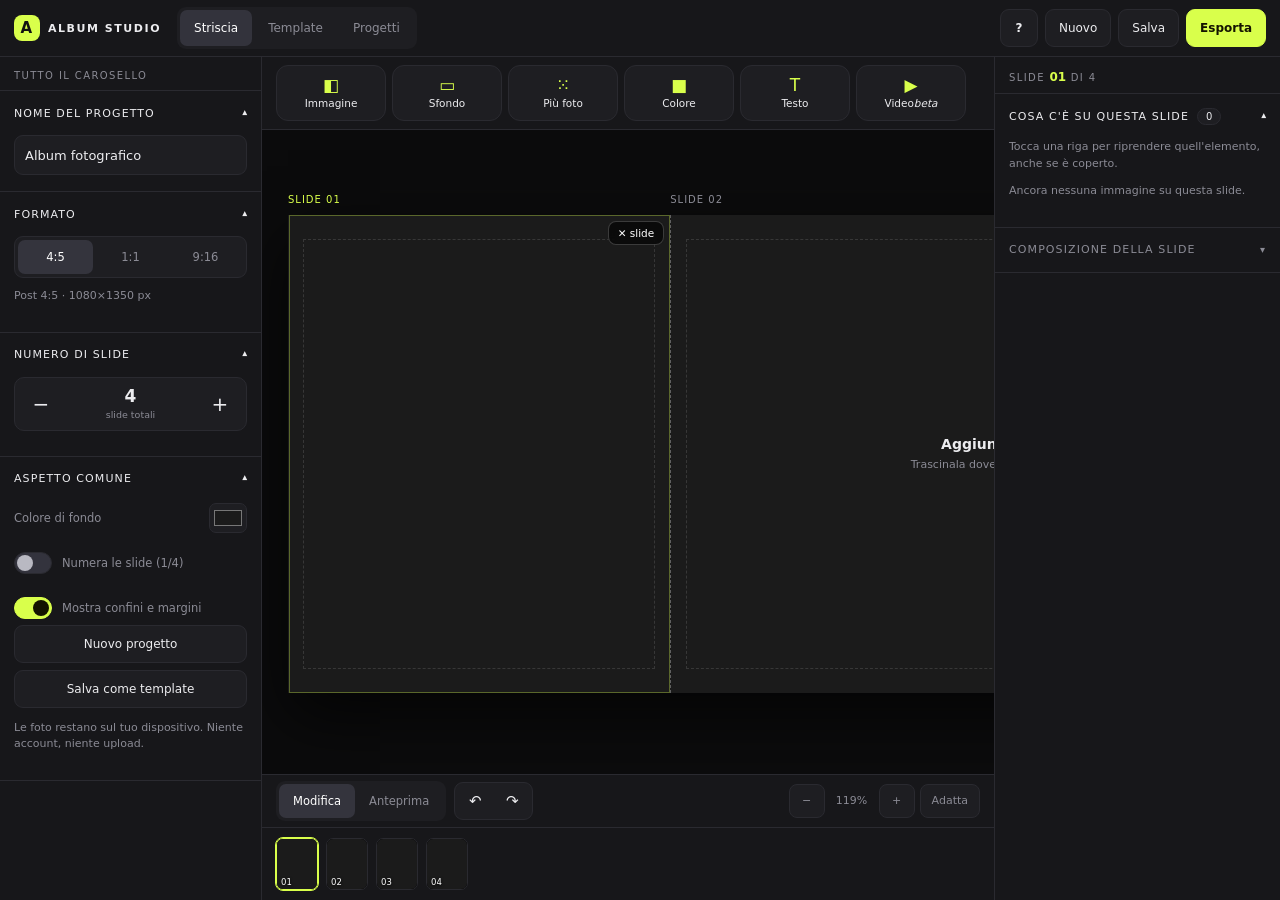
==== index.html @ 9ab2a847 "Layout telefono: strumenti scorrevoli, barra vista separata, pannelli espandibili; indicatori di car" ====
<!doctype html>
<html lang="it">
<head>
  <meta charset="UTF-8" />
  <meta name="viewport" content="width=device-width, initial-scale=1.0, viewport-fit=cover" />
  <meta name="theme-color" content="#0f0f10" />
  <title>Album Studio — caroselli fotografici locali</title>
  <link rel="stylesheet" href="styles.css" />
</head>
<body>
  <div class="app">
    <header class="topbar">
      <div class="brand"><span class="brand-mark">A</span><span class="brand-name">ALBUM STUDIO</span></div>
      <nav class="tabs">
        <button class="tab active" data-panel="editor">Striscia</button>
        <button class="tab" data-panel="layouts">Template</button>
        <button class="tab" data-panel="projects">Progetti</button>
      </nav>
      <div class="top-actions">
        <button class="btn icon" id="help-open" title="Come funziona">?</button>
        <button class="btn" id="new-project" title="Comincia un carosello da zero">Nuovo</button>
        <button class="btn" id="save-project" title="Salva il progetto su questo dispositivo">Salva</button>
        <button class="btn primary" id="export-open" title="Genera le slide pronte da pubblicare">Esporta</button>
      </div>
    </header>

    <section id="editor-panel" class="panel active">
      <div class="workspace">
        <!-- ------------------------------------------------------- stage -->
        <section class="stage-wrap">
          <div class="add-bar">
            <div class="tools">
              <label class="tool" for="add-photo" title="Immagine libera, sopra le altre: spostala e ridimensionala come vuoi">
                <input id="add-photo" type="file" accept="image/*" multiple hidden>
                <span class="tool-ico">◧</span><span class="tool-name">Immagine</span>
              </label>
              <label class="tool" for="add-bg" title="Immagine che riempie la slide e sta dietro alle altre">
                <input id="add-bg" type="file" accept="image/*" multiple hidden>
                <span class="tool-ico">▭</span><span class="tool-name">Sfondo</span>
              </label>
              <button class="tool" id="auto-layout" title="Distribuisce sulle slide le immagini che scegli">
                <span class="tool-ico">⁙</span><span class="tool-name">Più foto</span>
                <input id="auto-files" type="file" accept="image/*" multiple hidden>
              </button>
              <button class="tool" id="add-color" title="Riquadro a tinta unita che riempie la slide">
                <span class="tool-ico">■</span><span class="tool-name">Colore</span>
              </button>
              <button class="tool" id="add-text" title="Titolo, didascalia o etichetta">
                <span class="tool-ico">T</span><span class="tool-name">Testo</span>
              </button>
              <label class="tool" for="add-video" title="Un video dentro la slide, insieme a foto e testi. Funzione in prova">
                <input id="add-video" type="file" accept="video/*" hidden>
                <span class="tool-ico">▶</span><span class="tool-name">Video<i class="beta">beta</i></span>
              </label>
            </div>

          </div>
          <div id="stage" class="stage">
            <div id="busy" class="busy hidden" role="status"><span class="spinner"></span><span id="busy-text">Carico…</span></div>
            <div id="strip-scroll" class="strip-scroll"><div id="strip" class="strip"></div></div>
            <div id="preview-track" class="preview-track hidden"></div>
          </div>
          <div class="view-bar">
            <div class="mode-switch" role="group" aria-label="Vista">
              <button id="mode-edit" class="seg active" title="Composizione sulla striscia continua">Modifica</button>
              <button id="mode-preview" class="seg" title="Come appare scorrendo il carosello">Anteprima</button>
            </div>
            <div class="history">
              <button id="undo" title="Annulla (Ctrl+Z)">↶</button>
              <button id="redo" title="Ripristina (Ctrl+Shift+Z)">↷</button>
            </div>
            <div class="zoomer">
              <button id="zoom-out" title="Riduci">−</button>
              <output id="zoom-value">100%</output>
              <button id="zoom-in" title="Ingrandisci">+</button>
              <button id="zoom-fit" title="Adatta allo schermo">Adatta</button>
            </div>
          </div>
          <div class="ruler-wrap"><div id="ruler" class="ruler"></div></div>
          <nav class="tabbar" id="tabbar" aria-label="Sezioni">
            <button class="sheet-toggle" id="sheet-toggle" title="Più spazio per i controlli">▲</button>
            <button data-scope="item" class="tab-scope active">Elemento</button>
            <button data-scope="slide" class="tab-scope">Slide</button>
            <button data-scope="carousel" class="tab-scope">Carosello</button>
          </nav>
        </section>

        <!-- ------------------------------- what you selected: slide, photo -->
        <aside class="col col-right">
          <div class="scope-head" data-scope="slide item">Slide <b id="sel-slide-label">01</b> di <span id="slide-count-inline">4</span></div>

          <details class="sec" open id="sec-layers" data-scope="slide">
            <summary>Cosa c'è su questa slide <span class="pill" id="layers-count">0</span></summary>
            <div class="sec-body">
              <p class="note">Tocca una riga per riprendere quell'elemento, anche se è coperto.</p>
              <div id="layers-list" class="layers"></div>
            </div>
          </details>

          <details class="sec hidden" open id="sec-item" data-scope="item">
            <summary><span id="sel-kind-label">Immagine selezionata</span> <span class="pill" id="sel-span-label">1 slide</span></summary>
            <div class="sec-body">
              <label class="btn primary wide center" for="item-replace" title="Scegli un'immagine dal dispositivo: prende posizione, taglio e cornice di questa"><input id="item-replace" type="file" accept="image/*" hidden><span id="replace-label">↑ Usa una mia immagine qui</span></label>
              <p class="note" id="item-position-note">Occupa la slide 01.</p>
              <div class="field" id="item-fill-row"><span>Colore del riquadro</span><input id="item-fill-color" type="color" value="#e8e2d6" title="Questo riquadro è una tinta unita: scegli il colore"></div>

              <div id="video-controls" class="hidden">
                <p class="note" id="video-note"></p>
                <label class="range-label">Inizia da <output id="video-start-value">0s</output></label>
                <input id="video-start" type="range" min="0" max="100" step="0.1" value="0" title="Da quale punto del video parte la slide">
                <label class="range-label">Durata <output id="video-clip-value">0s</output></label>
                <input id="video-clip" type="range" min="1" max="30" step="0.5" value="30" title="Massimo 30 secondi per slide">
                <label class="check"><input id="video-audio" type="checkbox" checked> <span id="video-audio-label">Includi l'audio</span></label>
                <button class="btn wide" id="video-cover">Usa questo istante come copertina</button>
              </div>

              <div id="text-controls" class="hidden">
                <textarea id="item-text" rows="3" placeholder="Scrivi qui il testo…" title="A capo con Invio"></textarea>
                <div class="field"><span>Carattere</span>
                  <select id="item-font" title="Font di sistema, funziona anche offline">
                    <option value="sans"    style="font:14px 'Segoe UI',system-ui,Arial,sans-serif">Sans — Abc 123</option>
                    <option value="serif"   style="font:14px Georgia,'Times New Roman',serif">Serif — Abc 123</option>
                    <option value="display" style="font:14px Impact,'Arial Black',sans-serif">Titolo — Abc 123</option>
                    <option value="narrow"  style="font:14px 'Arial Narrow',Arial,sans-serif">Stretto — Abc 123</option>
                    <option value="script"  style="font:15px 'Segoe Script','Brush Script MT',cursive">Corsivo — Abc 123</option>
                    <option value="mono"    style="font:13px 'Courier New',monospace">Mono — Abc 123</option>
                  </select>
                </div>
                <div class="field"><span>Stile</span>
                  <span class="mini-segmented" id="style-row">
                    <button data-style="bold" title="Grassetto" style="font-weight:700">B</button>
                    <button data-style="italic" title="Corsivo" style="font-style:italic;font-family:Georgia,serif">I</button>
                    <button data-style="underline" title="Sottolineato" style="text-decoration:underline">U</button>
                    <button data-style="strike" title="Barrato" style="text-decoration:line-through">S</button>
                  </span>
                </div>
                <div class="field"><span>Colore testo</span><input id="item-text-color" type="color" value="#ffffff"></div>
                <label class="range-label">Dimensione <output id="item-size-value">8</output></label>
                <input id="item-size" type="range" min="2" max="24" step="0.5" value="8" title="In percentuale sull'altezza della slide, così resta uguale cambiando formato">
                <div class="field"><span>Allineamento</span>
                  <span class="mini-segmented" id="align-row">
                    <button data-align="left" title="A sinistra">⯇</button>
                    <button data-align="center" title="Al centro">≡</button>
                    <button data-align="right" title="A destra">⯈</button>
                  </span>
                </div>
                <div class="field"><span>In verticale</span>
                  <span class="mini-segmented" id="valign-row">
                    <button data-valign="top" title="In alto">⯅</button>
                    <button data-valign="middle" title="Al centro">≡</button>
                    <button data-valign="bottom" title="In basso">⯆</button>
                  </span>
                </div>
                <div class="field"><span>Sfondo del testo</span><input id="item-text-bg" type="color" value="#000000"></div>
                <label class="range-label">Opacità sfondo <output id="item-text-bg-opacity-value">0</output></label>
                <input id="item-text-bg-opacity" type="range" min="0" max="100" value="0">
                <div class="preset-row" id="text-presets">
                  <button data-preset="light" title="Testo scuro su fascia chiara">Chiaro</button>
                  <button data-preset="dark" title="Testo chiaro su fascia scura">Scuro</button>
                  <button data-preset="plain" title="Solo testo bianco, senza fascia">Nudo</button>
                  <button data-preset="tag" title="Etichetta piccola in alto">Etichetta</button>
                </div>
              </div>

              <h4>Quanto spazio occupa</h4>
              <button class="btn wide" id="item-fill" title="Allinea l'immagine ai bordi delle slide che sta occupando">Riempi le slide occupate</button>
              <div class="btn-row">
                <button class="btn" id="item-narrow" title="Riduci di una slide la larghezza">− una slide</button>
                <button class="btn" id="item-widen" title="Allarga di una slide, verso destra">+ una slide</button>
              </div>

              <h4 id="framing-head">Inquadratura</h4>
              <label class="range-label">Zoom <output id="item-zoom-value">100%</output></label>
              <input id="item-zoom" type="range" min="100" max="300" value="100" title="Ingrandisce l'immagine dentro il suo riquadro">
              <label class="range-label">Sposta orizzontale <output id="item-panx-value">50</output></label>
              <input id="item-panx" type="range" min="0" max="100" value="50">
              <label class="range-label">Sposta verticale <output id="item-pany-value">50</output></label>
              <input id="item-pany" type="range" min="0" max="100" value="50">

              <h4 id="look-head">Resa fotografica</h4>
              <div class="field"><span>Effetto</span>
                <select id="item-look" title="Applicato anche nell'export, identico a quello che vedi">
                  <option value="none">Naturale</option>
                  <option value="bw">Bianco e nero</option>
                  <option value="bwhard">B/N contrastato</option>
                  <option value="warm">Caldo</option>
                  <option value="cold">Freddo</option>
                  <option value="golden">Ora d'oro</option>
                  <option value="faded">Sbiadito</option>
                  <option value="film">Pellicola</option>
                  <option value="punch">Deciso</option>
                  <option value="sepia">Seppia</option>
                  <option value="pastel">Pastello</option>
                  <option value="night">Notte</option>
                  <option value="mono">Monocromo blu</option>
                </select>
              </div>
              <label class="range-label">Esposizione <output id="item-exposure-value">0</output></label>
              <input id="item-exposure" type="range" min="-50" max="50" value="0" title="Schiarisce o scurisce tutta l'immagine">
              <label class="range-label">Contrasto <output id="item-contrast-value">0</output></label>
              <input id="item-contrast" type="range" min="-50" max="60" value="0">
              <label class="range-label">Ombre <output id="item-shadows-value">0</output></label>
              <input id="item-shadows" type="range" min="0" max="60" value="0" title="Schiarisce le zone scure senza bruciare il resto">
              <label class="range-label">Saturazione <output id="item-saturation-value">0</output></label>
              <input id="item-saturation" type="range" min="-100" max="60" value="0">
              <label class="range-label">Temperatura <output id="item-warmth-value">0</output></label>
              <input id="item-warmth" type="range" min="-60" max="60" value="0" title="Verso il blu o verso l'arancio">
              <button class="btn wide" id="item-reset-look" title="Riporta effetto e regolazioni a zero">Azzera regolazioni</button>
              <label class="range-label">Grana <output id="item-grain-value">0</output></label>
              <input id="item-grain" type="range" min="0" max="100" value="0" title="Rumore di pellicola">
              <label class="range-label">Vignettatura <output id="item-vignette-value">0</output></label>
              <input id="item-vignette" type="range" min="0" max="80" value="0" title="Scurisce i bordi dell'immagine">

              <h4>Stile</h4>
              <div class="field"><span>Cornice</span>
                <select id="item-frame" title="Bordo attorno all'immagine">
                  <option value="none">Nessuna</option>
                  <option value="clean">Bianca</option>
                  <option value="paper">Carta</option>
                  <option value="film">Film</option>
                  <option value="tape">Scotch</option>
                  <option value="glass">Vetro</option>
                  <option value="polaroid">Polaroid</option>
                </select>
              </div>
              <div class="field"><span>Forma</span>
                <select id="item-shape" title="Ritaglia l'elemento: vale anche nell'export">
                  <option value="rect">Rettangolo</option>
                  <option value="circle">Cerchio</option>
                  <option value="pill">Pillola</option>
                  <option value="arch">Arco</option>
                  <option value="leaf">Foglia</option>
                  <option value="diamond">Rombo</option>
                  <option value="hexagon">Esagono</option>
                  <option value="star">Stella</option>
                </select>
              </div>
              <div id="corner-controls">
                <label class="range-label">Angoli arrotondati <output id="item-radius-value">12</output></label>
                <input id="item-radius" type="range" min="0" max="60" value="12">
                <label class="check"><input id="corner-split" type="checkbox"> Regola ogni angolo</label>
                <div id="corner-grid" class="corner-grid hidden">
                  <label>↖<input id="corner-tl" type="range" min="0" max="60" value="12" title="In alto a sinistra"></label>
                  <label>↗<input id="corner-tr" type="range" min="0" max="60" value="12" title="In alto a destra"></label>
                  <label>↙<input id="corner-bl" type="range" min="0" max="60" value="12" title="In basso a sinistra"></label>
                  <label>↘<input id="corner-br" type="range" min="0" max="60" value="12" title="In basso a destra"></label>
                </div>
              </div>
              <div class="field"><span>Velo colorato</span><input id="item-tint-color" type="color" value="#000000" title="Tinta stesa sopra questa immagine: scurisce o colora"></div>
              <label class="range-label">Intensità del velo <output id="item-tint-value">0</output></label>
              <input id="item-tint" type="range" min="0" max="80" value="0" title="Utile sull'immagine di fondo, per far risaltare quelle sopra">
              <label class="range-label">Rotazione <output id="item-rotation-value">0°</output></label>
              <input id="item-rotation" type="range" min="-180" max="180" value="0" title="Oppure trascina la maniglia ↻ sull'angolo dell'immagine">
              <button class="btn wide" id="item-straighten" title="Riporta l'immagine dritta">Raddrizza</button>

              <h4>Azioni</h4>
              <div class="btn-row">
                <button class="btn" id="item-back" title="Manda dietro alle altre immagini">Dietro</button>
                <button class="btn" id="item-front" title="Porta davanti alle altre immagini">Davanti</button>
              </div>
              <div class="btn-row">
                <button class="btn" id="item-duplicate" title="Crea una copia di questa immagine">Duplica</button>
                <button class="btn danger" id="item-delete" title="Elimina questa immagine (o premi Canc)">Elimina</button>
              </div>
            </div>
          </details>

          <details class="sec" id="sec-slide" data-scope="slide">
            <summary>Composizione della slide</summary>
            <div class="sec-body">
              <p class="note">Inseriscono riquadri già disposti sulla slide <b id="recipe-slide">01</b>: poi sostituisci ognuno con la tua immagine.</p>
              <div class="recipe-grid">
                <button data-recipe="cover" class="recipe" title="Una foto grande al centro">▤<small>Cover</small></button>
                <button data-recipe="duo" class="recipe" title="Due foto sfalsate">▧<small>Doppia</small></button>
                <button data-recipe="triptych" class="recipe" title="Tre foto: due sopra, una sotto">▦<small>Tris</small></button>
                <button data-recipe="diary" class="recipe" title="Tre foto in diagonale, stile diario">✣<small>Diario</small></button>
                <button data-recipe="tall" class="recipe" title="Una verticale grande e due dettagli">▥<small>Verticale</small></button>
                <button data-recipe="contact" class="recipe" title="Quattro provini in griglia">▩<small>Provini</small></button>
              </div>
              <button class="btn wide" id="span-recipe" title="Inserisce una foto che occupa due slide, tagliata sul confine">↔ Riquadro a cavallo di 2 slide</button>

              <h4>Ordine e pulizia</h4>
              <div class="btn-row">
                <button class="btn" id="move-left" title="Scambia questa slide con quella a sinistra">◀ Sposta</button>
                <button class="btn" id="move-right" title="Scambia questa slide con quella a destra">Sposta ▶</button>
              </div>
              <button class="btn wide" id="duplicate-slide" title="Crea una copia identica di questa slide, subito dopo">Duplica questa slide</button>
              <div class="btn-row">
                <button class="btn danger" id="clear-slide" title="Toglie le immagini che stanno solo su questa slide">Svuota</button>
                <button class="btn danger" id="delete-slide" title="Elimina la slide e le immagini che contiene">Elimina slide</button>
              </div>
            </div>
          </details>
        </aside>

        <!-- ------------------------------------- the carousel as a whole -->
        <aside class="col col-left">
          <div class="scope-head" data-scope="carousel">Tutto il carosello</div>

          <details class="sec" open data-scope="carousel">
            <summary>Nome del progetto</summary>
            <div class="sec-body">
              <input id="project-title" type="text" maxlength="60" placeholder="Album fotografico" title="Con questo nome lo ritrovi in “Progetti” e nel backup">
            </div>
          </details>

          <details class="sec" open data-scope="carousel">
            <summary>Formato</summary>
            <div class="sec-body">
              <div class="segmented" role="group" aria-label="Formato delle slide">
                <button class="seg" data-format="4:5" title="Post verticale Instagram, 1080×1350">4:5</button>
                <button class="seg" data-format="1:1" title="Post quadrato, 1080×1080">1:1</button>
                <button class="seg" data-format="9:16" title="Storia o reel, 1080×1920">9:16</button>
              </div>
              <p class="note" id="format-note">Post verticale · 1080×1350 px</p>
            </div>
          </details>

          <details class="sec" open data-scope="carousel">
            <summary>Numero di slide</summary>
            <div class="sec-body">
              <div class="stepper" title="Quante slide ha il carosello">
                <button id="less-slides" title="Togli l'ultima slide">−</button>
                <div><strong id="slide-count-label">4</strong><small>slide totali</small></div>
                <button id="more-slides" title="Aggiungi una slide in fondo">+</button>
              </div>
            </div>
          </details>

          <details class="sec" open data-scope="carousel">
            <summary>Aspetto comune</summary>
            <div class="sec-body">
              <div class="field"><span>Colore di fondo</span><input id="bg-color" type="color" value="#1b1b1b" title="Si vede dove non ci sono foto"></div>
              <label class="check" title="Aggiunge 1/4, 2/4… in basso a ogni slide, anche nell'export"><input id="show-numbers" type="checkbox"> Numera le slide (1/4)</label>
              <label class="check" title="Mostra i confini tra slide e il margine di sicurezza"><input id="show-guides" type="checkbox" checked> Mostra confini e margini</label>
              <button class="btn wide" id="new-project-panel" title="Comincia un carosello da zero">Nuovo progetto</button>
              <button class="btn wide" id="save-template" title="Salva la composizione come template riutilizzabile: tiene le forme, non le foto">Salva come template</button>
              <p class="note" style="margin-top:12px">Le foto restano sul tuo dispositivo. Niente account, niente upload.</p>
            </div>
          </details>
        </aside>
      </div>
    </section>

    <section id="layouts-panel" class="panel">
      <div class="page-intro"><h2>Template</h2><p>Ogni scheda mostra il carosello intero, slide per slide. Applicane uno e riempilo con “Più foto”.</p></div>
      <section id="my-templates" class="hidden">
        <h3 class="section-title">I tuoi template</h3>
        <div id="my-template-grid" class="layout-grid"></div>
        <h3 class="section-title">Template inclusi</h3>
      </section>
      <div id="layout-grid" class="layout-grid"></div>
    </section>

    <section id="projects-panel" class="panel">
      <div class="page-intro">
        <h2>I miei progetti</h2>
        <p>Salvati sul dispositivo, senza account.</p>
        <p class="warn" id="storage-note"></p>
        <label class="btn center" for="open-backup" style="max-width:260px;margin-top:12px" title="Riapri un progetto scaricato come file JSON"><input id="open-backup" type="file" accept="application/json,.json" hidden> Apri un backup JSON</label>
      </div>
      <div id="projects-grid" class="projects-grid"></div>
    </section>
  </div>

  <div id="toast" class="toast" role="status"></div>

  <div id="context-menu" class="context-menu hidden" role="menu">
    <button data-act="replace">Sostituisci immagine</button>
    <button data-act="duplicate">Duplica</button>
    <button data-act="front">Porta davanti</button>
    <button data-act="back">Manda dietro</button>
    <button data-act="fill">Riempi le slide occupate</button>
    <button data-act="straighten">Raddrizza</button>
    <button data-act="delete" class="danger">Elimina</button>
  </div>

  <dialog id="help-dialog" class="dialog wide-dialog">
    <h2>Come funziona</h2>

    <h4>L'idea</h4>
    <ol class="help-list">
      <li><b>Una striscia sola.</b> Le slide sono affiancate e le linee verticali sono i confini: quello che li supera finisce su due slide, e l'export lo taglia esattamente lì.</li>
      <li><b>Un solo tipo di elemento.</b> Immagini, riquadri di colore e testi si muovono, ruotano e si sovrappongono allo stesso modo. Non esistono “sfondi”: è sfondo ciò che sta in fondo alla pila.</li>
      <li><b>Tre ambiti.</b> A sinistra tutto il carosello, a destra la slide e l'elemento scelto. Sul telefono diventano le tre schede sotto la striscia.</li>
    </ol>

    <h4>Gesti</h4>
    <ol class="help-list">
      <li><b>Trascina</b> per spostare, i quadratini per ridimensionare, la maniglia ↻ in alto a sinistra per ruotare. Vicino a un bordo o al centro di un altro elemento scatta l'aggancio, con una guida rosa.</li>
      <li><b>Due tocchi</b> su una foto la sostituiscono con una tua.</li>
      <li><b>Tieni premuto</b> (o tasto destro) per il menu: sostituisci, duplica, davanti, dietro, riempi, raddrizza, elimina.</li>
      <li><b>Un tocco</b> su un riquadro tratteggiato vuoto lo riempie subito.</li>
      <li><b>Trascina i file</b> dal computer direttamente sulla striscia.</li>
      <li><b>Ctrl+Z</b> annulla, <b>Ctrl+Shift+Z</b> ripristina, <b>Canc</b> elimina. Sul telefono usa ↶ ↷ accanto agli strumenti.</li>
    </ol>

    <h4>Riempire in fretta</h4>
    <ol class="help-list">
      <li><b>Più foto</b> chiede come disporle e mostra uno schema del risultato: riempire i riquadri di un template, una per slide, ricomporre tutto, o solo le slide libere.</li>
      <li><b>Riquadri vuoti.</b> Se le foto finiscono, i riquadri restano tratteggiati: li riempi quando vuoi e nell'export non compaiono. Con l'interruttore “riempi tutto” vengono invece completati riusando le foto con tagli diversi.</li>
      <li><b>Sostituisci le foto presenti</b> rialimenta una composizione già fatta lasciando intatti layout, forme e cornici.</li>
    </ol>

    <h4>Aspetto</h4>
    <ol class="help-list">
      <li><b>Forme:</b> rettangolo, cerchio, pillola, arco, foglia, rombo, esagono, stella. Gli angoli si regolano insieme o uno per uno.</li>
      <li><b>Resa fotografica:</b> tredici effetti (bianco e nero, pellicola, ora d'oro…), più esposizione, contrasto, ombre, saturazione, temperatura, grana e vignettatura.</li>
      <li><b>Testo</b> con sei caratteri di sistema, grassetto, corsivo, sottolineato, barrato, allineamenti e fascia di sfondo.</li>
      <li><b>Cornici:</b> bianca, carta, film, scotch, vetro, polaroid. E un velo colorato per immagine.</li>
    </ol>

    <h4>Organizzare</h4>
    <ol class="help-list">
      <li><b>Riordina</b> le slide trascinandole nella striscia in basso, e gli elementi trascinando le righe dell'elenco.</li>
      <li><b>Formato</b> 4:5, 1:1 o 9:16 per tutto il carosello, cambiabile anche a lavoro finito.</li>
      <li><b>Template:</b> quelli inclusi, oppure salva la tua composizione come template — tiene le forme, non le foto.</li>
    </ol>

    <h4>Salvare e pubblicare</h4>
    <ol class="help-list">
      <li><b>Si salva da solo</b> mentre lavori: riaprendo ritrovi tutto. “Salva” crea il progetto nella lista, “Nuovo” ricomincia chiedendoti cosa fare di quello aperto.</li>
      <li><b>Esporta:</b> una immagine per slide da salvare o condividere, oppure la striscia intera in un'unica immagine per controllare i passaggi.</li>
      <li><b>Backup JSON</b> per portare un progetto altrove o metterlo al sicuro.</li>
      <li>Tutto resta sul dispositivo: nessun account, nessun upload, funziona anche senza rete.</li>
    </ol>

    <button class="btn primary wide" id="help-close">Ho capito</button>
  </dialog>

  <dialog id="new-dialog" class="dialog">
    <h2>Nuovo progetto</h2>
    <p id="new-text">Il progetto aperto ha modifiche non salvate. Cosa ne faccio?</p>
    <button class="btn primary wide" id="new-save">Salva questo, poi ricomincia</button>
    <button class="btn wide danger" id="new-discard">Ricomincia senza salvare</button>
    <button class="btn wide ghost" id="new-cancel">Annulla</button>
  </dialog>

  <dialog id="layout-dialog" class="dialog">
    <h2 id="layout-title">Come dispongo le foto?</h2>
    <p id="layout-text"></p>
    <div id="layout-choices" class="choices"></div>
    <label class="check" id="layout-fill-row"><input id="layout-fill" type="checkbox" checked> <span id="layout-fill-label">Riempi tutti i riquadri, riusando le foto</span></label>
    <label class="check" id="layout-grow-row"><input id="layout-grow" type="checkbox"> <span id="layout-grow-label">Aggiungi slide se non entrano</span></label>
    <div class="btn-row">
      <button class="btn wide ghost" id="layout-cancel">Annulla</button>
      <button class="btn wide primary" id="layout-go">Disponi</button>
    </div>
  </dialog>

  <dialog id="confirm-dialog" class="dialog">
    <h2 id="confirm-title">Confermi?</h2>
    <p id="confirm-text"></p>
    <div class="btn-row">
      <button class="btn wide" id="confirm-no">Annulla</button>
      <button class="btn wide danger" id="confirm-yes">Elimina</button>
    </div>
  </dialog>

  <dialog id="export-dialog" class="dialog wide-dialog">
    <h2>Esporta il carosello</h2>
    <p id="export-status">Preparo le slide…</p>
    <div id="export-grid" class="export-grid"></div>
    <button id="share-pngs" class="btn primary wide hidden">Condividi / salva nelle foto</button>
    <button id="download-pngs" class="btn wide">Scarica tutte le slide</button>
    <button id="download-panorama" class="btn wide" title="Un'unica immagine con tutte le slide affiancate: serve per controllare che i passaggi siano continui">Scarica la striscia intera (una immagine)</button>
    <button id="download-project" class="btn wide">Scarica backup del progetto</button>
    <button id="close-export" class="btn wide ghost">Chiudi</button>
  </dialog>

  <script src="app.js"></script>
</body>
</html>
---- styles.css ----
:root{
  --slide-ratio:1080 / 1350;
  --safe-top:env(safe-area-inset-top, 0px);
  --safe-bottom:env(safe-area-inset-bottom, 0px);
  --safe-left:env(safe-area-inset-left, 0px);
  --safe-right:env(safe-area-inset-right, 0px);
  --bg:#0f0f10; --panel:#17171a; --panel-2:#1e1e22; --line:#2a2a30;
  --text:#ececef; --muted:#8b8b95; --accent:#d9ff4b; --danger:#ff6b5e;
  --tap:44px;
  color-scheme:dark;
  font-family:'Segoe UI',system-ui,-apple-system,Arial,sans-serif;
}
*{box-sizing:border-box}
html,body{height:100%}
body{margin:0;background:var(--bg);color:var(--text);font-size:13px;overflow:hidden;-webkit-text-size-adjust:100%}
button,select,input{font:inherit;color:inherit}
h4{font-size:10px;letter-spacing:.11em;text-transform:uppercase;color:var(--muted);margin:18px 0 8px;padding-top:12px;border-top:1px solid var(--line)}
h4:first-of-type{border-top:0;padding-top:0;margin-top:6px}

.app{height:100%;display:flex;flex-direction:column}

/* ------------------------------------------------------------- top bar */
.topbar{flex:0 0 auto;min-height:54px;display:flex;align-items:center;gap:16px;padding:7px calc(14px + var(--safe-right)) 7px calc(14px + var(--safe-left));padding-top:calc(7px + var(--safe-top));background:var(--panel);border-bottom:1px solid var(--line)}
.brand{display:flex;align-items:center;gap:8px;font-weight:700;font-size:11px;letter-spacing:.14em}
.brand-mark{display:grid;place-items:center;width:26px;height:26px;border-radius:8px;background:var(--accent);color:#111;font-size:15px;flex:0 0 auto}
.tabs{display:flex;gap:2px;background:var(--panel-2);border-radius:9px;padding:3px}
.tab{border:0;background:transparent;color:var(--muted);padding:8px 14px;border-radius:7px;cursor:pointer;font-size:12px;min-height:36px}
.tab.active{background:#33333c;color:#fff}
.top-actions{margin-left:auto;display:flex;align-items:center;gap:7px}

.btn{border:1px solid var(--line);background:var(--panel-2);border-radius:9px;padding:10px 13px;cursor:pointer;font-size:12px;min-height:38px;transition:.15s;text-align:center}
.btn:hover{border-color:#40404b;background:#26262c}
.btn.primary{background:var(--accent);border-color:var(--accent);color:#141400;font-weight:600}
.btn.danger{color:var(--danger)}
.btn.danger:hover{border-color:var(--danger)}
.btn.ghost{background:transparent}
.btn.icon{width:38px;padding:0;font-weight:700}
.btn.wide{width:100%;display:block;margin-bottom:7px}
.btn.center{display:block}
.btn:disabled{opacity:.5;cursor:default}
.btn-row{display:flex;gap:7px;margin-bottom:7px}
.btn-row .btn{flex:1}

/* -------------------------------------------------------------- panels */
.panel{display:none;flex:1;min-height:0}
.panel.active{display:flex}
#layouts-panel.active,#projects-panel.active{display:block;overflow:auto;padding:24px 26px}

.workspace{flex:1;min-height:0;display:grid;grid-template-columns:262px minmax(0,1fr) 286px;grid-template-areas:'left stage right'}
.stage-wrap{grid-area:stage;min-width:0;display:flex;flex-direction:column;background:#0b0b0c}
.col-left{grid-area:left;border-right:1px solid var(--line)}
.col-right{grid-area:right;border-left:1px solid var(--line)}
.col{background:var(--panel);overflow-y:auto;overscroll-behavior:contain}

.sec{border-bottom:1px solid var(--line)}
.sec>summary{list-style:none;cursor:pointer;padding:14px;font-size:11px;letter-spacing:.1em;text-transform:uppercase;color:var(--muted);display:flex;align-items:center;gap:8px;min-height:var(--tap)}
.sec>summary::-webkit-details-marker{display:none}
.sec>summary::after{content:'▾';margin-left:auto;transition:.2s;font-size:10px}
.sec[open]>summary{color:var(--text)}
.sec[open]>summary::after{transform:rotate(180deg)}
.sec-body{padding:0 14px 16px}
.pill{background:var(--panel-2);border:1px solid var(--line);border-radius:20px;padding:2px 8px;font-size:10px;letter-spacing:0;text-transform:none;color:var(--text)}
.note{font-size:11px;line-height:1.5;color:var(--muted);margin:0 0 11px}

.drop{display:grid;grid-template-columns:32px 1fr;grid-template-rows:auto auto;column-gap:11px;align-items:center;border:1px dashed #3a3a44;border-radius:11px;padding:12px;margin-bottom:8px;cursor:pointer;min-height:60px}
.drop:hover{border-color:var(--accent);background:#ffffff08}
.drop-ico{grid-row:1/3;font-size:20px;color:var(--accent);text-align:center}
.drop b{font-size:12.5px}
.drop small{color:var(--muted);font-size:10.5px;line-height:1.35}

/* phone-style switch: the checkbox stays for keyboard and forms, the track is what you see */
.check{display:flex;align-items:center;gap:10px;font-size:11.5px;color:var(--muted);margin-top:11px;cursor:pointer;min-height:34px}
.check input{appearance:none;-webkit-appearance:none;margin:0;flex:0 0 auto;position:relative;
  width:38px;height:22px;border-radius:22px;background:#33333d;border:1px solid var(--line);
  cursor:pointer;transition:background .18s,border-color .18s}
.check input::after{content:'';position:absolute;top:2px;left:2px;width:16px;height:16px;border-radius:50%;
  background:#b9b9c2;transition:transform .18s,background .18s}
.check input:checked{background:var(--accent);border-color:var(--accent)}
.check input:checked::after{transform:translateX(16px);background:#141400}
.check input:focus-visible{outline:2px solid var(--accent);outline-offset:2px}
.check:hover input{border-color:#41414c}
.field{display:flex;align-items:center;justify-content:space-between;gap:9px;margin-bottom:10px;font-size:11.5px;color:var(--muted);min-height:34px}
.field input[type=color]{width:38px;height:30px;padding:2px;border:1px solid var(--line);border-radius:7px;background:var(--panel-2)}
.field select{flex:1;max-width:150px;background:var(--panel-2);border:1px solid var(--line);border-radius:8px;padding:8px;font-size:12px;min-height:36px}
.range-label{display:flex;justify-content:space-between;font-size:10.5px;color:var(--muted);margin:12px 0 4px}
input[type=range]{width:100%;accent-color:var(--accent);height:22px;margin:0}

.segmented{display:flex;background:var(--panel-2);border:1px solid var(--line);border-radius:9px;padding:3px;margin-bottom:10px}
.segmented .seg{flex:1;border:0;background:transparent;color:var(--muted);padding:8px;border-radius:7px;cursor:pointer;font-size:11.5px;min-height:34px}
.segmented .seg.active{background:#34343d;color:#fff}

.stepper{display:flex;align-items:center;justify-content:space-between;border:1px solid var(--line);border-radius:10px;overflow:hidden;margin-bottom:9px;background:var(--panel-2)}
.stepper button{width:52px;height:52px;border:0;background:transparent;font-size:20px;cursor:pointer;color:var(--text)}
.stepper button:hover{background:#2b2b33}
.stepper>div{text-align:center}
.stepper strong{display:block;font-size:17px}
.stepper small{font-size:9.5px;color:var(--muted)}

.layers{display:grid;gap:5px}
.layer-row{display:flex;align-items:stretch;border:1px solid var(--line);background:var(--panel-2);border-radius:9px;overflow:hidden;min-height:var(--tap)}
.layer-row:hover{border-color:#41414c}
.layer-row.active{border-color:var(--accent);box-shadow:inset 0 0 0 1px var(--accent)}
.layer-pick{flex:1;display:flex;align-items:center;gap:9px;text-align:left;border:0;background:transparent;padding:7px;cursor:pointer;min-width:0}
.layer-del{flex:0 0 auto;width:38px;border:0;border-left:1px solid var(--line);background:transparent;color:var(--muted);font-size:18px;cursor:pointer;line-height:1}
.layer-del:hover{background:#ff6b5e1f;color:var(--danger)}
.layer-row.dragging,.rul-slide.dragging{opacity:.45}
.layer-row.drop-target{border-color:var(--accent);background:#d9ff4b14}
.rul-slide.drop-target{outline:2px solid var(--accent);outline-offset:1px}
.layer-pick{cursor:grab}
.rul-slide{cursor:grab}
.layer-thumb{width:30px;height:30px;flex:0 0 auto;border-radius:6px;background-size:cover;background-position:center;box-shadow:inset 0 0 0 1px #0006}
.layer-text b{display:block;font-size:11.5px;font-weight:600}
.layer-text small{font-size:9.5px;color:var(--muted)}

.recipe-grid{display:grid;grid-template-columns:repeat(3,1fr);gap:7px;margin-bottom:9px}
.recipe{border:1px solid var(--line);background:var(--panel-2);border-radius:10px;height:56px;color:var(--muted);font-size:16px;cursor:pointer}
.recipe small{display:block;font-size:9.5px;margin-top:3px}
.recipe:hover{border-color:var(--accent);color:var(--text)}

/* --------------------------------------------------------------- stage */
.add-bar{flex:0 0 auto;display:flex;align-items:center;gap:8px;padding:8px 14px;border-bottom:1px solid var(--line);background:var(--panel)}
.tools{display:flex;gap:6px;flex:1;min-width:0}
.tool{flex:1;min-width:66px;display:flex;flex-direction:column;align-items:center;justify-content:center;gap:3px;
  border:1px solid var(--line);background:var(--panel-2);color:var(--text);border-radius:12px;
  padding:8px 6px;cursor:pointer;min-height:56px;max-width:110px;transition:.14s}
.tool:hover{border-color:var(--accent);background:#26262c}
.tool:active{transform:scale(.97)}
.tool-ico{font-size:17px;line-height:1;color:var(--accent)}
.tool-name{font-size:10.5px;white-space:nowrap;overflow:hidden;text-overflow:ellipsis;max-width:100%}

/* view controls: a thin strip under the workspace, out of the way of the tools */
.view-bar{flex:0 0 auto;display:flex;align-items:center;gap:8px;padding:6px 14px;border-top:1px solid var(--line);background:var(--panel)}
.history{display:flex;gap:3px;background:var(--panel-2);border:1px solid var(--line);border-radius:9px;padding:3px}
.history button{border:0;background:transparent;color:var(--text);min-width:34px;height:30px;border-radius:6px;cursor:pointer;font-size:15px}
.history button:hover{background:#31313a}
.view-bar .zoomer{margin-left:auto}

.scope-head{position:sticky;top:0;z-index:2;background:linear-gradient(var(--panel),var(--panel) 70%,transparent);padding:13px 14px 9px;font-size:10px;letter-spacing:.14em;text-transform:uppercase;color:var(--muted);border-bottom:1px solid var(--line)}
.scope-head b{color:var(--accent);font-size:12px;letter-spacing:0}
.layer-group{font-size:9.5px;letter-spacing:.11em;text-transform:uppercase;color:var(--muted);margin:10px 0 4px}
.layer-group:first-child{margin-top:0}

.stage-bar{flex:0 0 auto;min-height:48px;display:flex;align-items:center;gap:12px;padding:6px 14px;border-bottom:1px solid var(--line);flex-wrap:wrap}
.mode-switch{display:flex;background:var(--panel-2);border-radius:9px;padding:3px}
.mode-switch .seg{border:0;background:transparent;color:var(--muted);padding:8px 14px;border-radius:7px;cursor:pointer;font-size:11.5px;min-height:34px}
.mode-switch .seg.active{background:#34343d;color:#fff}
.stage-hint{color:var(--muted);font-size:11px;margin:0}
.zoomer{margin-left:auto;display:flex;align-items:center;gap:5px;color:var(--muted);font-size:11px}
.zoomer button{border:1px solid var(--line);background:var(--panel-2);min-width:36px;height:34px;border-radius:8px;cursor:pointer}
.zoomer button#zoom-fit{padding:0 11px}
.zoomer output{min-width:44px;text-align:center;font-variant-numeric:tabular-nums}

.stage{flex:1;min-height:0;position:relative;overflow:hidden}
/* one place to say "something is happening": shown only if the work lasts long enough to notice */
.busy{position:absolute;z-index:12;left:50%;top:16px;transform:translateX(-50%);display:flex;align-items:center;gap:9px;
  background:#1c1c21f2;border:1px solid var(--line);border-radius:22px;padding:9px 15px;font-size:12px;
  box-shadow:0 10px 30px #0008;pointer-events:none;max-width:92%}
.spinner{width:15px;height:15px;flex:0 0 auto;border-radius:50%;border:2px solid #ffffff2e;border-top-color:var(--accent);
  animation:spin .7s linear infinite}
@keyframes spin{to{transform:rotate(360deg)}}
/* a picture that has not arrived yet reads as a placeholder instead of a blank hole */
.item.loading .item-box{background:linear-gradient(100deg,#1e1e22 30%,#2a2a31 50%,#1e1e22 70%) 0 0/300% 100%;
  animation:sweep 1.1s linear infinite}
@keyframes sweep{to{background-position:-150% 0}}
.strip-scroll{position:absolute;inset:0;overflow:auto;padding:30px 26px 26px;display:flex;align-items:center}
.strip-scroll.dropping{box-shadow:inset 0 0 0 2px var(--accent);background:#d9ff4b0d}
.strip{position:relative;margin:auto;flex:0 0 auto;background:#000;box-shadow:0 24px 60px #000a;touch-action:pan-x pan-y;user-select:none;-webkit-user-select:none}

.layer{position:absolute;inset:0}
.layer-hit{z-index:0}
.layer-items{z-index:1;pointer-events:none}   /* the empty parts must let clicks reach the slide below */
.layer-guide{z-index:6;pointer-events:none}

.slide-cell{position:absolute;top:0;height:100%}
.cell-hit{cursor:default}
.cell-frame{position:absolute;inset:0;border-left:1px solid transparent}
.guides .cell-frame{border-left:1px dashed #ffffff4d}
.guides .slide-cell:first-child .cell-frame{border-left-color:transparent}
.cell-safe{position:absolute;inset:5% 4%;border:1px dashed #ffffff1f;display:none}
.guides .cell-safe{display:block}
.cell-num{position:absolute;top:-21px;left:0;font-size:10px;color:var(--muted);letter-spacing:.1em}
.slide-cell.selected .cell-num{color:var(--accent)}
.slide-cell.selected .cell-frame{box-shadow:inset 0 0 0 1px #d9ff4b55}
.cell-tools{z-index:7;pointer-events:none}
.cell-drop{position:absolute;right:6px;top:6px;pointer-events:auto;border:1px solid #ffffff33;background:#0009;color:#fff;
  border-radius:8px;padding:5px 9px;font-size:10.5px;cursor:pointer;backdrop-filter:blur(4px)}
.cell-drop:hover{background:var(--danger);border-color:var(--danger);color:#fff}
.cell-badge{position:absolute;left:5%;bottom:5%;background:#0009;color:#fff;border-radius:20px;padding:4px 9px;font-size:11px}

.item{position:absolute;cursor:grab;touch-action:none;pointer-events:auto}
.item.dragging{cursor:grabbing}
.item .item-box{position:absolute;inset:0;overflow:hidden;background:#111}
.item img{position:absolute;inset:0;width:100%;height:100%;object-fit:cover;pointer-events:none;display:block}
.guide-v,.guide-h{position:absolute;display:none;background:#ff3ea5;z-index:8;pointer-events:none}
.guide-v{top:0;bottom:0;width:1px;margin-left:-.5px}
.guide-h{left:0;right:0;height:1px;margin-top:-.5px}
.guide-v.on,.guide-h.on{display:block}

.item.is-empty .item-box{border-style:dashed!important;border-color:#ffffff5c!important;background:#ffffff0a}
.item video{position:absolute;inset:0;width:100%;height:100%;object-fit:cover;pointer-events:none;display:block}
.video-mark{position:absolute;left:5px;bottom:5px;z-index:3;background:#000000b8;color:#fff;font-size:9.5px;
  padding:3px 7px;border-radius:20px;pointer-events:none;white-space:nowrap}
.item-empty{position:absolute;inset:0;display:grid;place-items:center;color:#ffffff8a;font-size:26px;pointer-events:none}
.item.is-empty:hover .item-box{border-color:var(--accent)!important}
.item .tint{position:absolute;inset:0;pointer-events:none}
/* film grain: one tiled SVG noise, faded by the --grain amount the item sets */
.item.grainy .tint::after{content:'';position:absolute;inset:0;opacity:calc(var(--grain, 0) * .55);mix-blend-mode:overlay;background-repeat:repeat;background-size:128px 128px;background-image:url("data:image/svg+xml;utf8,<svg xmlns='http://www.w3.org/2000/svg' width='128' height='128'><filter id='n'><feTurbulence type='fractalNoise' baseFrequency='.9' numOctaves='2'/></filter><rect width='128' height='128' filter='url(%23n)' opacity='.5'/></svg>")}
.item .item-text{position:absolute;inset:0;display:flex;flex-wrap:wrap;align-content:center;white-space:pre-wrap;word-break:break-word;overflow:hidden;pointer-events:none;line-height:1.25}

#project-title{width:100%;background:var(--panel-2);border:1px solid var(--line);border-radius:9px;padding:10px;font:13px inherit;min-height:40px}
#project-title:focus{outline:1px solid var(--accent);border-color:var(--accent)}
#item-text{width:100%;background:var(--panel-2);border:1px solid var(--line);border-radius:9px;padding:9px;font:13px inherit;resize:vertical;margin-bottom:10px;min-height:64px}
#item-text:focus{outline:1px solid var(--accent);border-color:var(--accent)}
.corner-grid{display:grid;grid-template-columns:1fr 1fr;gap:6px 10px;margin-top:8px}
.corner-grid label{display:flex;align-items:center;gap:7px;font-size:12px;color:var(--muted)}
.corner-grid input{flex:1;min-width:0}
.mini-segmented{display:flex;gap:3px;background:var(--panel-2);border:1px solid var(--line);border-radius:8px;padding:2px}
.mini-segmented button{border:0;background:transparent;color:var(--muted);width:34px;height:30px;border-radius:6px;cursor:pointer;font-size:12px}
.mini-segmented button.active{background:#34343d;color:var(--accent)}
.preset-row{display:grid;grid-template-columns:repeat(4,1fr);gap:5px;margin-top:10px}
.preset-row button{border:1px solid var(--line);background:var(--panel-2);color:var(--muted);border-radius:8px;padding:8px 4px;font-size:10px;cursor:pointer;min-height:36px}
.preset-row button:hover{border-color:var(--accent);color:var(--text)}
.item .tape{position:absolute;z-index:2;width:42%;height:13%;left:29%;top:-6%;background:#e8d5a9cc;transform:rotate(-3deg);pointer-events:none;display:none}
.item.frame-tape .tape{display:block}
.item .outline{position:absolute;inset:-1px;border:1px solid transparent;pointer-events:none}
.item.selected .outline{border-color:var(--accent)}
.item .handle{position:absolute;width:16px;height:16px;background:var(--accent);border:2px solid #111;border-radius:4px;display:none;z-index:5}
.item.selected .handle{display:block}
.item .h-e{right:-8px;top:calc(50% - 8px);cursor:ew-resize}
.item .h-w{left:-8px;top:calc(50% - 8px);cursor:ew-resize}
.item .h-s{bottom:-8px;left:calc(50% - 8px);cursor:ns-resize}
.item .h-n{top:-8px;left:calc(50% - 8px);cursor:ns-resize}
.item .h-se{right:-8px;bottom:-8px;cursor:nwse-resize}
.item .h-sw{left:-8px;bottom:-8px;cursor:nesw-resize}
.item .h-ne{right:-8px;top:-8px;cursor:nesw-resize}
.item .h-nw{left:-8px;top:-8px;cursor:nwse-resize}
.item .h-rot{left:-11px;top:-11px;width:22px;height:22px;border-radius:50%;display:none;place-items:center;font-size:13px;font-weight:700;color:#111;cursor:grab;line-height:1}
.item.selected .h-rot{display:grid}
.item .h-rot:active{cursor:grabbing}
.item.demo .demo-tag{position:absolute;right:4px;top:4px;z-index:4;background:var(--accent);color:#111;font-size:9px;font-weight:600;padding:3px 6px;border-radius:20px;pointer-events:none;white-space:nowrap}
.item .span-tag{position:absolute;right:0;top:-20px;background:var(--accent);color:#111;font-size:9.5px;font-weight:700;padding:2px 7px;border-radius:5px;white-space:nowrap;display:none}
.item.selected.spanning .span-tag{display:block}

.strip-empty{position:absolute;inset:0;z-index:9;display:flex;flex-direction:column;align-items:center;justify-content:center;gap:6px;color:var(--muted);pointer-events:none;text-align:center;padding:20px}
.strip-empty b{font-size:14px;color:var(--text)}
.strip-empty small{font-size:11px}

.preview-track{position:absolute;inset:0;overflow:auto;display:flex;align-items:center;gap:14px;padding:26px}
.preview-slide{position:relative;flex:0 0 auto;overflow:hidden;background:#000;border-radius:5px;box-shadow:0 16px 40px #000a}
.preview-slide .strip{position:absolute;top:0;left:0;margin:0;box-shadow:none}

/* tab bar: only exists on narrow screens, where the columns become stacked panels */
.tabbar{display:none}
.tab-scope{flex:1;border:0;background:transparent;color:var(--muted);padding:12px 6px;font-size:12px;cursor:pointer;min-height:var(--tap);border-bottom:2px solid transparent}
.tab-scope.active{color:var(--accent);border-bottom-color:var(--accent)}
.tab-scope:disabled{opacity:.4}

.ruler-wrap{flex:0 0 auto;border-top:1px solid var(--line);background:var(--panel)}
.ruler{display:flex;align-items:center;gap:8px;padding:10px 14px;overflow-x:auto;overscroll-behavior-x:contain}
.rul-slide{position:relative;flex:0 0 auto;padding:0;border-radius:7px;border:1px solid var(--line);background:#000;cursor:pointer;overflow:hidden}
.rul-slide .strip{position:absolute;top:0;margin:0;box-shadow:none}
.rul-slide.active{border-color:var(--accent);outline:1px solid var(--accent)}
.rul-num{position:absolute;left:4px;bottom:2px;z-index:9;font-size:8.5px;color:#fff;text-shadow:0 1px 3px #000}

/* ------------------------------------------------------------ gallery */
.page-intro{margin-bottom:20px}
.page-intro h2{font-size:23px;margin:0 0 6px;letter-spacing:-.03em}
.page-intro p{color:var(--muted);margin:0;font-size:12px;max-width:60ch}
.section-title{font-size:11px;letter-spacing:.11em;text-transform:uppercase;color:var(--muted);margin:6px 0 12px}
.card-actions{display:flex;gap:5px}
.card-actions .btn{padding:6px 10px;font-size:11px;min-height:32px}
.layout-grid{display:grid;grid-template-columns:repeat(auto-fill,minmax(260px,1fr));gap:14px}
.layout-card{background:var(--panel);border:1px solid var(--line);border-radius:12px;overflow:hidden}
.layout-art{aspect-ratio:4/5;position:relative;overflow:hidden}
.layout-strip{position:relative;display:flex;gap:3px;padding:10px;background:#101013;border-bottom:1px solid var(--line)}
.layout-strip.tall{padding:12px}
.layout-strip.tall .mini{border-radius:3px}
.layout-strip .mini{position:relative;flex:1;aspect-ratio:4/5;overflow:hidden;border-radius:2px;background:#000}
.layout-strip .mini .strip{position:absolute;top:0;margin:0;box-shadow:none}
.layout-meta{display:flex;gap:6px;flex-wrap:wrap;padding:10px 12px 0}
.chip{background:var(--panel-2);border:1px solid var(--line);border-radius:20px;padding:3px 8px;font-size:9.5px;color:var(--muted)}
.chip.hot{border-color:var(--accent);color:var(--accent)}
.layout-card footer{display:flex;align-items:center;justify-content:space-between;gap:8px;padding:10px 12px 12px}
.layout-card h3{font-size:12.5px;margin:0}
.layout-card small{display:block;color:var(--muted);font-size:10.5px;margin-top:3px;line-height:1.4}

.projects-grid{display:grid;grid-template-columns:repeat(auto-fill,minmax(230px,1fr));gap:16px}
.project-card{background:var(--panel);border:1px solid var(--line);border-radius:12px;overflow:hidden}
.project-art{position:relative;aspect-ratio:2/1;background:#000;overflow:hidden}
.project-art img{width:100%;height:100%;object-fit:cover;opacity:.8}
.project-art strong{position:absolute;left:11px;bottom:9px;font-size:12px;text-shadow:0 1px 6px #000}
.project-card footer{display:flex;justify-content:space-between;align-items:center;padding:10px 12px;color:var(--muted);font-size:10.5px;gap:8px}
.project-card footer button{border:0;background:none;color:var(--accent);cursor:pointer;font-size:11px;padding:6px}
.project-card footer .del{color:var(--danger)}
.empty-projects{border:1px dashed var(--line);border-radius:12px;padding:40px;text-align:center;color:var(--muted)}
.warn:not(:empty){color:#ffce6b;font-size:11.5px;margin-top:8px;max-width:60ch;line-height:1.5}

/* ------------------------------------------------------ toast, dialog */
.context-menu{position:fixed;z-index:75;min-width:210px;background:var(--panel);border:1px solid var(--line);border-radius:12px;padding:5px;box-shadow:0 18px 44px #000a}
.context-menu button{display:block;width:100%;text-align:left;border:0;background:transparent;color:var(--text);padding:11px 12px;border-radius:8px;cursor:pointer;font-size:12.5px;min-height:42px}
.context-menu button:hover{background:var(--panel-2)}
.context-menu button.danger{color:var(--danger)}
.context-menu button[hidden]{display:none}

.toast{position:fixed;left:50%;bottom:calc(22px + var(--safe-bottom));z-index:80;transform:translate(-50%,14px);background:#26262c;border:1px solid var(--line);color:#fff;border-radius:10px;padding:11px 15px;font-size:12px;opacity:0;pointer-events:none;transition:.18s;max-width:min(92vw,420px);text-align:center}
.toast.show{opacity:1;transform:translate(-50%,0)}

.dialog{border:1px solid var(--line);background:var(--panel);color:var(--text);border-radius:16px;padding:24px;width:min(420px,92vw);box-shadow:0 30px 80px #000b}
.dialog::backdrop{background:#000b}
.dialog h2{margin:0 0 10px;font-size:19px}
.dialog p{color:var(--muted);font-size:12.5px;line-height:1.55;margin:0 0 18px}
.help-list{margin:0 0 20px;padding-left:18px;color:var(--muted);font-size:12.5px;line-height:1.6}
.help-list b{color:var(--text)}
.help-list li{margin-bottom:9px}
.dialog h4{margin:16px 0 8px;padding-top:12px;color:var(--accent)}
.dialog h4:first-of-type{padding-top:0;margin-top:4px;border-top:0}
.dialog .help-list{margin-bottom:4px}
#help-dialog{max-height:86vh;overflow-y:auto}
.choices{display:grid;gap:7px;margin-bottom:14px}
.choice{display:flex;gap:11px;align-items:flex-start;text-align:left;border:1px solid var(--line);background:var(--panel-2);border-radius:11px;padding:11px;cursor:pointer;min-height:var(--tap)}
.choice:hover{border-color:#41414c}
.choice.active{border-color:var(--accent);box-shadow:inset 0 0 0 1px var(--accent)}
.sketch{width:92px;height:32px;flex:0 0 auto;margin-top:1px}
.choice-ico{font-size:17px;color:var(--accent);line-height:1.2}
.choice b{display:block;font-size:12.5px;margin-bottom:2px}
.choice small{color:var(--muted);font-size:10.5px;line-height:1.4}
.wide-dialog{width:min(560px,94vw)}
.export-grid{display:grid;grid-template-columns:repeat(auto-fill,minmax(108px,1fr));gap:10px;margin-bottom:16px;max-height:46vh;overflow-y:auto}
.export-item{margin:0;background:var(--panel-2);border:1px solid var(--line);border-radius:9px;padding:7px;text-align:center}
.export-item video{width:100%;aspect-ratio:var(--slide-ratio);object-fit:cover;border-radius:5px;display:block;background:#000}
.export-item.movie{border-color:var(--accent)}
.export-item img{width:100%;aspect-ratio:var(--slide-ratio);object-fit:cover;border-radius:5px;display:block;background:#000}
.export-item figcaption{font-size:9.5px;color:var(--muted);margin:5px 0}
.export-item .btn{padding:6px;font-size:11px;width:100%;text-decoration:none;display:block;min-height:32px;line-height:20px}
.hidden{display:none!important}

/* ------------------------------------------------------------- mobile */
@media(max-width:1080px){
  .workspace{grid-template-columns:230px minmax(0,1fr);grid-template-areas:'left stage' 'right stage'}
  .col-right{border-left:0;border-right:1px solid var(--line)}
}
@media(max-width:820px){
  /* One row up top: the tabs become icons, and "Nuovo" moves into the carousel panel. */
  .topbar{flex-wrap:nowrap;gap:8px;
    padding:7px calc(10px + var(--safe-right)) 7px calc(10px + var(--safe-left));
    padding-top:calc(7px + var(--safe-top))}
  .brand-name{display:none}
  .tabs{gap:1px;padding:2px}
  .tab{padding:8px 10px;min-height:36px;font-size:0}
  .tab::before{font-size:15px}
  .tab[data-panel="editor"]::before{content:'▤'}
  .tab[data-panel="layouts"]::before{content:'▦'}
  .tab[data-panel="projects"]::before{content:'◫'}
  .top-actions{gap:5px}
  .topbar .btn{min-height:36px;padding:8px 10px;font-size:11.5px}
  .topbar .btn.icon{width:32px}
  #new-project{display:none}          /* lives in the carousel panel on a phone */

  /* The tools scroll sideways instead of wrapping: this is what stopped the page from overflowing. */
  .add-bar{padding:7px 0 7px 10px;gap:0}
  .tools{flex-wrap:nowrap;overflow-x:auto;overscroll-behavior-x:contain;scroll-snap-type:x proximity;
    gap:6px;padding-right:10px;-webkit-overflow-scrolling:touch;scrollbar-width:none}
  .tools::-webkit-scrollbar{display:none}
  .tool{flex:0 0 auto;width:72px;max-width:none;min-width:0;min-height:54px;scroll-snap-align:start}
  .tool-name{font-size:9.5px}

  /* everything on one line: the fit button becomes an icon and the labels shrink */
  .view-bar{padding:5px 10px;gap:6px}
  .view-bar .mode-switch{padding:2px}
  .view-bar .mode-switch .seg{padding:7px 9px;font-size:10.5px;min-height:32px}
  .view-bar .history button{min-width:30px;height:28px;font-size:14px}
  .view-bar .zoomer{gap:3px}
  .view-bar .zoomer button{min-width:30px;height:30px}
  .view-bar .zoomer output{min-width:34px;font-size:10px}
  #zoom-fit{padding:0;width:30px;font-size:0}
  #zoom-fit::before{content:'⤢';font-size:14px}
  .dialog{width:min(420px,94vw);max-width:100vw;padding:18px}
  .wide-dialog{width:min(560px,94vw)}

  /* the workspace gets a height of its own, and the panels slide up over it when you need room */
  .workspace{display:flex;flex-direction:column;grid-template-areas:none;overflow-y:auto;-webkit-overflow-scrolling:touch}
  .stage-wrap{position:sticky;top:0;z-index:5;flex:0 0 auto;border-bottom:1px solid var(--line)}
  .stage{flex:0 0 40vh;min-height:200px;transition:flex-basis .22s}
  .workspace.sheet-open .stage{flex-basis:20vh;min-height:120px}
  .ruler{padding:7px 10px;gap:6px}

  .col{max-height:none;overflow:visible;border:0!important;border-top:1px solid var(--line)!important}
  .col-left,.col-right{width:100%}
  .stage-wrap{order:0}
  .col-right{order:1}   /* slide and selected photo first: that is what you just touched */
  .col-left{order:2}
  .tabbar{display:flex;align-items:center;background:var(--panel);border-top:1px solid var(--line)}
  .sheet-toggle{flex:0 0 auto;border:0;background:transparent;color:var(--muted);width:44px;height:44px;
    font-size:13px;cursor:pointer}
  .off-scope{display:none!important}   /* only the active tab's sections are shown */
  .col{border-top:0!important}
  .col-left{padding-bottom:var(--safe-bottom)}

  .btn,.recipe,.tab{min-height:var(--tap)}
  .item .handle{width:20px;height:20px}
  .item .h-e{right:-10px;top:calc(50% - 10px)}
  .item .h-w{left:-10px;top:calc(50% - 10px)}
  .item .h-s{bottom:-10px;left:calc(50% - 10px)}
  .item .h-n{top:-10px;left:calc(50% - 10px)}
  .item .h-se{right:-10px;bottom:-10px}
  .item .h-sw{left:-10px;bottom:-10px}
  .item .h-ne{right:-10px;top:-10px}
  .item .h-rot{left:-14px;top:-14px;width:28px;height:28px;font-size:15px}
  #layouts-panel.active,#projects-panel.active{padding:16px 14px}
  .layout-grid,.projects-grid{grid-template-columns:1fr}
}
}
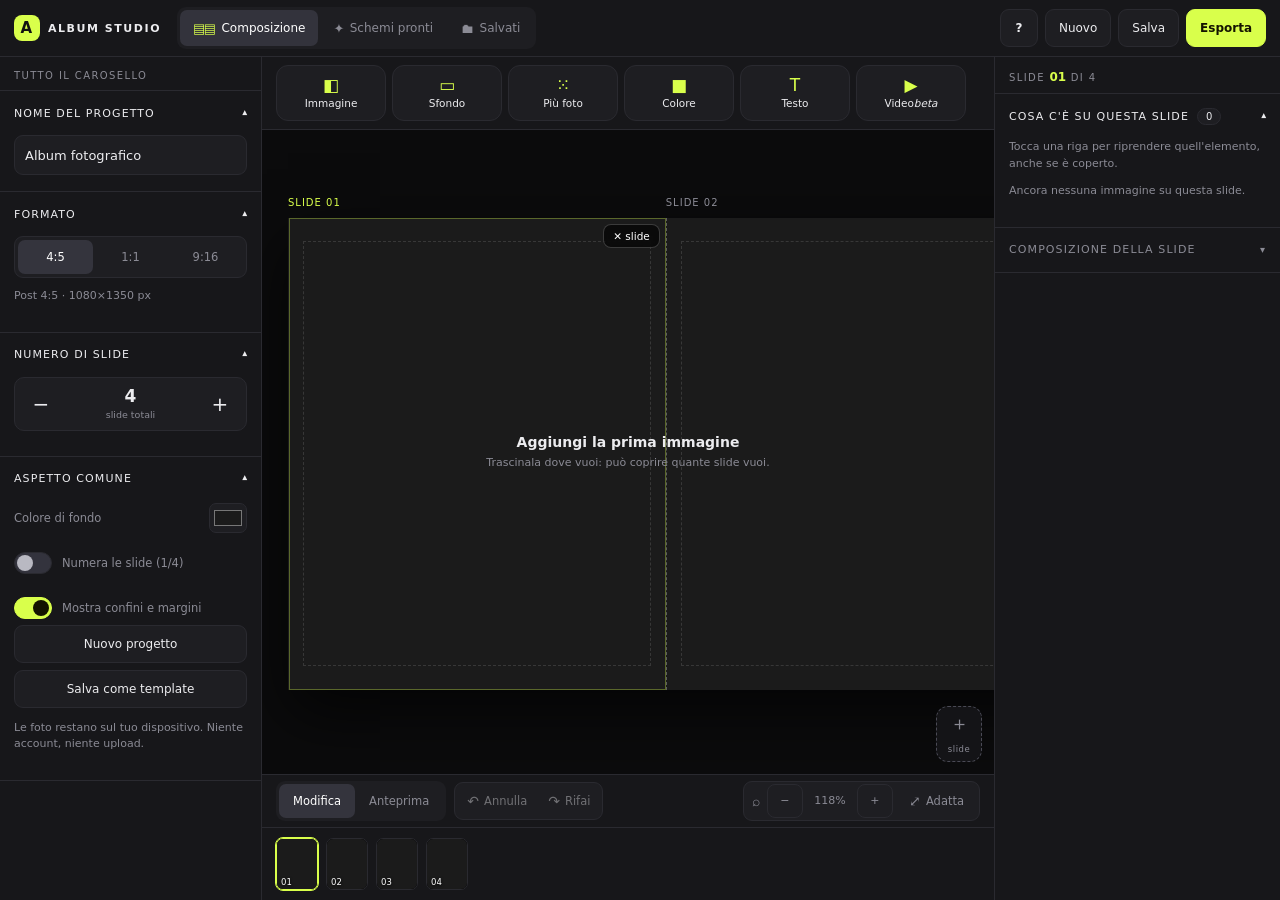
==== commit 1ddf770c: "Video: nessuna riproduzione automatica, un clip alla volta a comando Selezionare un video bloccava l" ====
--- a/index.html
+++ b/index.html
@@ -12,9 +12,9 @@
     <header class="topbar">
       <div class="brand"><span class="brand-mark">A</span><span class="brand-name">ALBUM STUDIO</span></div>
       <nav class="tabs">
-        <button class="tab active" data-panel="editor">Striscia</button>
-        <button class="tab" data-panel="layouts">Template</button>
-        <button class="tab" data-panel="projects">Progetti</button>
+        <button class="tab active" data-panel="editor" title="Compone il carosello su cui stai lavorando"><span class="tab-ico">▤▤</span><span class="tab-text">Composizione</span></button>
+        <button class="tab" data-panel="layouts" title="Schemi pronti da applicare e riempire con le tue foto"><span class="tab-ico">✦</span><span class="tab-text">Schemi pronti</span></button>
+        <button class="tab" data-panel="projects" title="I caroselli che hai salvato su questo dispositivo"><span class="tab-ico">🖿</span><span class="tab-text">Salvati</span></button>
       </nav>
       <div class="top-actions">
         <button class="btn icon" id="help-open" title="Come funziona">?</button>
@@ -57,6 +57,7 @@
           </div>
           <div id="stage" class="stage">
             <div id="busy" class="busy hidden" role="status"><span class="spinner"></span><span id="busy-text">Carico…</span></div>
+            <button id="add-slide-here" class="add-slide" title="Aggiungi una slide in fondo al carosello">＋<small>slide</small></button>
             <div id="strip-scroll" class="strip-scroll"><div id="strip" class="strip"></div></div>
             <div id="preview-track" class="preview-track hidden"></div>
           </div>
@@ -66,14 +67,15 @@
               <button id="mode-preview" class="seg" title="Come appare scorrendo il carosello">Anteprima</button>
             </div>
             <div class="history">
-              <button id="undo" title="Annulla (Ctrl+Z)">↶</button>
-              <button id="redo" title="Ripristina (Ctrl+Shift+Z)">↷</button>
+              <button id="undo" title="Annulla l'ultima modifica (Ctrl+Z)"><span class="ico">↶</span><span class="lbl">Annulla</span></button>
+              <button id="redo" title="Rifai la modifica annullata (Ctrl+Shift+Z)"><span class="ico">↷</span><span class="lbl">Rifai</span></button>
             </div>
             <div class="zoomer">
-              <button id="zoom-out" title="Riduci">−</button>
-              <output id="zoom-value">100%</output>
-              <button id="zoom-in" title="Ingrandisci">+</button>
-              <button id="zoom-fit" title="Adatta allo schermo">Adatta</button>
+              <span class="zoom-lens" aria-hidden="true">⌕</span>
+              <button id="zoom-out" title="Rimpicciolisci la vista">−</button>
+              <output id="zoom-value" title="Ingrandimento della vista">100%</output>
+              <button id="zoom-in" title="Ingrandisci la vista">+</button>
+              <button id="zoom-fit" title="Riporta la vista alla dimensione che entra nello schermo"><span class="ico">⤢</span><span class="lbl">Adatta</span></button>
             </div>
           </div>
           <div class="ruler-wrap"><div id="ruler" class="ruler"></div></div>
@@ -106,12 +108,27 @@
 
               <div id="video-controls" class="hidden">
                 <p class="note" id="video-note"></p>
+                <div class="clip-ends">
+                  <figure><img id="video-thumb-start" alt=""><figcaption>inizio <b id="video-at-start">0s</b></figcaption></figure>
+                  <figure><img id="video-thumb-end" alt=""><figcaption>fine <b id="video-at-end">0s</b></figcaption></figure>
+                </div>
+                <button class="btn wide" id="video-play">▶ Riproduci questo tratto</button>
                 <label class="range-label">Inizia da <output id="video-start-value">0s</output></label>
                 <input id="video-start" type="range" min="0" max="100" step="0.1" value="0" title="Da quale punto del video parte la slide">
                 <label class="range-label">Durata <output id="video-clip-value">0s</output></label>
                 <input id="video-clip" type="range" min="1" max="30" step="0.5" value="30" title="Massimo 30 secondi per slide">
                 <label class="check"><input id="video-audio" type="checkbox" checked> <span id="video-audio-label">Includi l'audio</span></label>
-                <button class="btn wide" id="video-cover">Usa questo istante come copertina</button>
+                <button class="btn wide" id="video-cover">Usa il fotogramma iniziale come copertina</button>
+                <h4>Esportazione</h4>
+                <div class="field"><span>Fotogrammi al secondo</span>
+                  <select id="video-fps" title="Più fotogrammi significa movimento più fluido, ma il disegno deve stare al passo">
+                    <option value="24">24 — consigliato</option>
+                    <option value="30">30</option>
+                    <option value="48">48</option>
+                    <option value="60">60 — solo se il dispositivo è veloce</option>
+                  </select>
+                </div>
+                <p class="note" id="fps-note">A 24 il disegno ha tempo di stare al passo. Salendo, se il dispositivo non ce la fa, l'export può risultare a scatti.</p>
               </div>
 
               <div id="text-controls" class="hidden">
--- a/styles.css
+++ b/styles.css
@@ -24,7 +24,9 @@
 .brand{display:flex;align-items:center;gap:8px;font-weight:700;font-size:11px;letter-spacing:.14em}
 .brand-mark{display:grid;place-items:center;width:26px;height:26px;border-radius:8px;background:var(--accent);color:#111;font-size:15px;flex:0 0 auto}
 .tabs{display:flex;gap:2px;background:var(--panel-2);border-radius:9px;padding:3px}
-.tab{border:0;background:transparent;color:var(--muted);padding:8px 14px;border-radius:7px;cursor:pointer;font-size:12px;min-height:36px}
+.tab{display:flex;align-items:center;gap:7px;border:0;background:transparent;color:var(--muted);padding:8px 13px;border-radius:7px;cursor:pointer;font-size:12px;min-height:36px}
+.tab-ico{font-size:13px;letter-spacing:-.12em;line-height:1}
+.tab.active .tab-ico{color:var(--accent)}
 .tab.active{background:#33333c;color:#fff}
 .top-actions{margin-left:auto;display:flex;align-items:center;gap:7px}
 
@@ -131,9 +133,24 @@
 /* view controls: a thin strip under the workspace, out of the way of the tools */
 .view-bar{flex:0 0 auto;display:flex;align-items:center;gap:8px;padding:6px 14px;border-top:1px solid var(--line);background:var(--panel)}
 .history{display:flex;gap:3px;background:var(--panel-2);border:1px solid var(--line);border-radius:9px;padding:3px}
-.history button{border:0;background:transparent;color:var(--text);min-width:34px;height:30px;border-radius:6px;cursor:pointer;font-size:15px}
+.history button{display:inline-flex;align-items:center;gap:5px;border:0;background:transparent;color:var(--text);
+  padding:0 9px;height:30px;border-radius:6px;cursor:pointer;font-size:12px}
 .history button:hover{background:#31313a}
-.view-bar .zoomer{margin-left:auto}
+.history button:disabled{opacity:.4}
+.history .ico,#zoom-fit .ico{font-size:14px;line-height:1}
+.history .lbl,#zoom-fit .lbl{font-size:11.5px}
+.view-bar .zoomer{margin-left:auto;border:1px solid var(--line);background:var(--panel-2);border-radius:9px;padding:2px 4px 2px 8px}
+.zoom-lens{color:var(--muted);font-size:14px;margin-right:2px}
+#zoom-fit{display:inline-flex;align-items:center;gap:5px;border:0;background:transparent;height:30px;padding:0 8px;border-radius:6px}
+#zoom-fit:hover{background:#31313a}
+
+/* add a slide from where the strip ends, without going through the carousel panel */
+.add-slide{position:absolute;z-index:11;right:12px;bottom:12px;
+  display:grid;place-items:center;gap:0;width:46px;height:56px;border:1px dashed #4a4a55;border-radius:12px;
+  background:#17171ad9;color:var(--muted);font-size:19px;cursor:pointer;line-height:1}
+.add-slide small{font-size:8.5px;letter-spacing:.06em}
+.add-slide:hover{border-color:var(--accent);color:var(--accent)}
+.add-slide:disabled{opacity:.3;cursor:default}
 
 .scope-head{position:sticky;top:0;z-index:2;background:linear-gradient(var(--panel),var(--panel) 70%,transparent);padding:13px 14px 9px;font-size:10px;letter-spacing:.14em;text-transform:uppercase;color:var(--muted);border-bottom:1px solid var(--line)}
 .scope-head b{color:var(--accent);font-size:12px;letter-spacing:0}
@@ -162,7 +179,7 @@
 .item.loading .item-box{background:linear-gradient(100deg,#1e1e22 30%,#2a2a31 50%,#1e1e22 70%) 0 0/300% 100%;
   animation:sweep 1.1s linear infinite}
 @keyframes sweep{to{background-position:-150% 0}}
-.strip-scroll{position:absolute;inset:0;overflow:auto;padding:30px 26px 26px;display:flex;align-items:center}
+.strip-scroll{position:absolute;inset:0;overflow-x:auto;overflow-y:hidden;padding:30px 26px 26px;display:flex;align-items:center}
 .strip-scroll.dropping{box-shadow:inset 0 0 0 2px var(--accent);background:#d9ff4b0d}
 .strip{position:relative;margin:auto;flex:0 0 auto;background:#000;box-shadow:0 24px 60px #000a;touch-action:pan-x pan-y;user-select:none;-webkit-user-select:none}
 
@@ -198,6 +215,12 @@
 
 .item.is-empty .item-box{border-style:dashed!important;border-color:#ffffff5c!important;background:#ffffff0a}
 .item video{position:absolute;inset:0;width:100%;height:100%;object-fit:cover;pointer-events:none;display:block}
+.clip-ends{display:grid;grid-template-columns:1fr 1fr;gap:8px;margin-bottom:10px}
+.clip-ends figure{margin:0}
+.clip-ends img{width:100%;aspect-ratio:1/1;object-fit:cover;border-radius:8px;background:#111;display:block;border:1px solid var(--line)}
+.clip-ends figcaption{font-size:9.5px;color:var(--muted);margin-top:4px;text-align:center}
+.clip-ends b{color:var(--text)}
+.video-mark.playing{background:var(--accent);color:#111}
 .video-mark{position:absolute;left:5px;bottom:5px;z-index:3;background:#000000b8;color:#fff;font-size:9.5px;
   padding:3px 7px;border-radius:20px;pointer-events:none;white-space:nowrap}
 .item-empty{position:absolute;inset:0;display:grid;place-items:center;color:#ffffff8a;font-size:26px;pointer-events:none}
@@ -245,7 +268,10 @@
 .strip-empty b{font-size:14px;color:var(--text)}
 .strip-empty small{font-size:11px}
 
-.preview-track{position:absolute;inset:0;overflow:auto;display:flex;align-items:center;gap:14px;padding:26px}
+.preview-track{position:absolute;inset:0;overflow-x:auto;overflow-y:hidden;display:flex;align-items:center;gap:14px;padding:26px;
+  touch-action:pan-x;-webkit-overflow-scrolling:touch;scroll-snap-type:x mandatory}
+.preview-slide{scroll-snap-align:center}
+.preview-slide,.preview-slide *{touch-action:pan-x!important;pointer-events:none}
 .preview-slide{position:relative;flex:0 0 auto;overflow:hidden;background:#000;border-radius:5px;box-shadow:0 16px 40px #000a}
 .preview-slide .strip{position:absolute;top:0;left:0;margin:0;box-shadow:none}
 
@@ -346,11 +372,10 @@
     padding-top:calc(7px + var(--safe-top))}
   .brand-name{display:none}
   .tabs{gap:1px;padding:2px}
-  .tab{padding:8px 10px;min-height:36px;font-size:0}
-  .tab::before{font-size:15px}
-  .tab[data-panel="editor"]::before{content:'▤'}
-  .tab[data-panel="layouts"]::before{content:'▦'}
-  .tab[data-panel="projects"]::before{content:'◫'}
+  /* icon only, except on the tab you are on: that one keeps its name, so you always know where you are */
+  .tab{padding:8px 9px;min-height:36px;gap:5px}
+  .tab .tab-text{display:none}
+  .tab.active .tab-text{display:inline;font-size:11px}
   .top-actions{gap:5px}
   .topbar .btn{min-height:36px;padding:8px 10px;font-size:11.5px}
   .topbar .btn.icon{width:32px}
@@ -372,8 +397,8 @@
   .view-bar .zoomer{gap:3px}
   .view-bar .zoomer button{min-width:30px;height:30px}
   .view-bar .zoomer output{min-width:34px;font-size:10px}
-  #zoom-fit{padding:0;width:30px;font-size:0}
-  #zoom-fit::before{content:'⤢';font-size:14px}
+  .view-bar .lbl{display:none}
+  #zoom-fit{padding:0;width:30px}
   .dialog{width:min(420px,94vw);max-width:100vw;padding:18px}
   .wide-dialog{width:min(560px,94vw)}
 
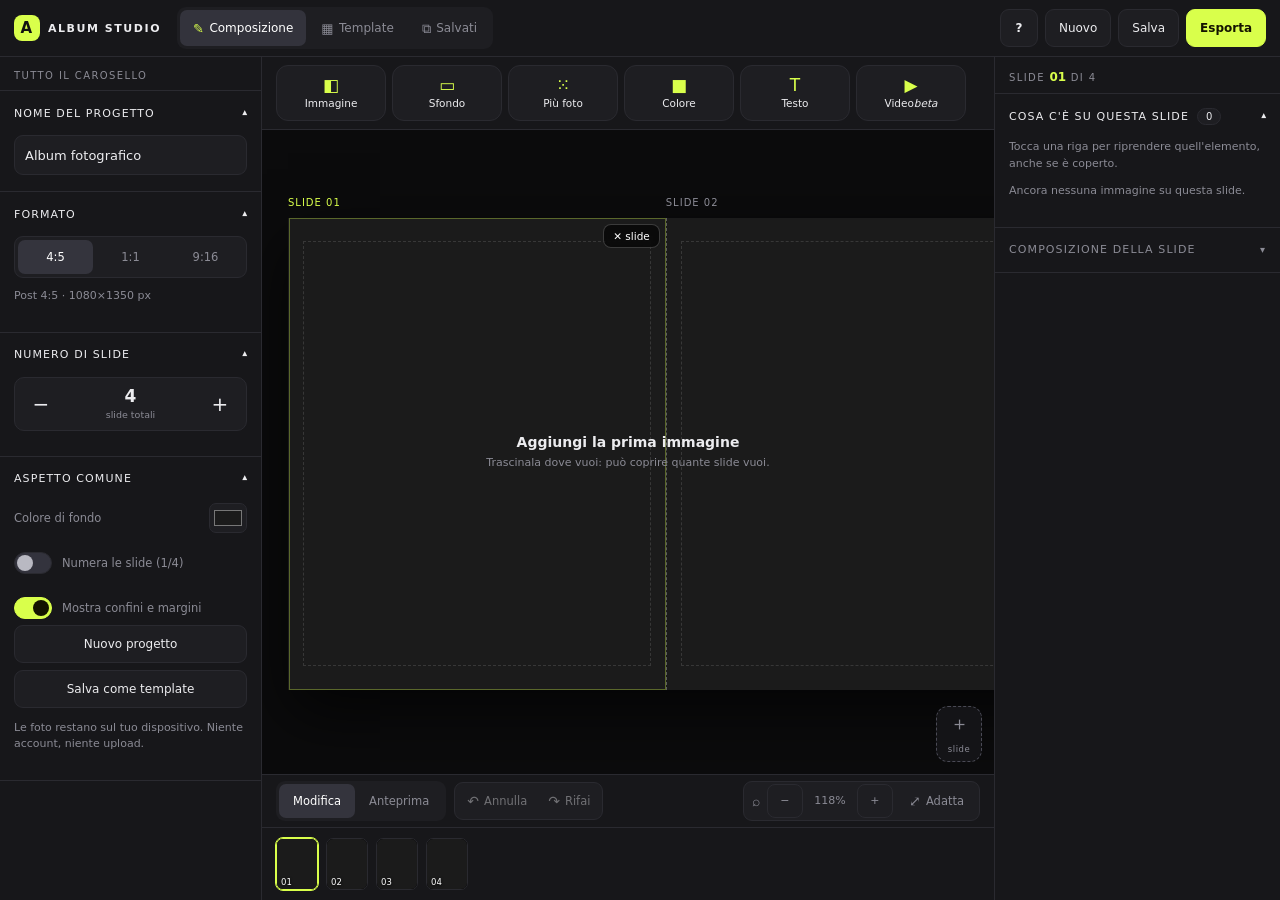
==== commit 67f27867: "Il video si guarda nel pannello, non nell'area di lavoro Un solo <video> in tutta l'app, dentro la s" ====
--- a/index.html
+++ b/index.html
@@ -12,9 +12,9 @@
     <header class="topbar">
       <div class="brand"><span class="brand-mark">A</span><span class="brand-name">ALBUM STUDIO</span></div>
       <nav class="tabs">
-        <button class="tab active" data-panel="editor" title="Compone il carosello su cui stai lavorando"><span class="tab-ico">▤▤</span><span class="tab-text">Composizione</span></button>
-        <button class="tab" data-panel="layouts" title="Schemi pronti da applicare e riempire con le tue foto"><span class="tab-ico">✦</span><span class="tab-text">Schemi pronti</span></button>
-        <button class="tab" data-panel="projects" title="I caroselli che hai salvato su questo dispositivo"><span class="tab-ico">🖿</span><span class="tab-text">Salvati</span></button>
+        <button class="tab active" data-panel="editor" title="Compone il carosello su cui stai lavorando"><span class="tab-ico">✎</span><span class="tab-text">Composizione</span></button>
+        <button class="tab" data-panel="layouts" title="Template da applicare e riempire con le tue foto"><span class="tab-ico">▦</span><span class="tab-text">Template</span></button>
+        <button class="tab" data-panel="projects" title="I caroselli che hai salvato su questo dispositivo"><span class="tab-ico">⧉</span><span class="tab-text">Salvati</span></button>
       </nav>
       <div class="top-actions">
         <button class="btn icon" id="help-open" title="Come funziona">?</button>
@@ -108,15 +108,19 @@
 
               <div id="video-controls" class="hidden">
                 <p class="note" id="video-note"></p>
-                <div class="clip-ends">
-                  <figure><img id="video-thumb-start" alt=""><figcaption>inizio <b id="video-at-start">0s</b></figcaption></figure>
-                  <figure><img id="video-thumb-end" alt=""><figcaption>fine <b id="video-at-end">0s</b></figcaption></figure>
+                <div class="clip-stage">
+                  <video id="video-preview" muted playsinline preload="metadata"></video>
+                  <span class="clip-time" id="video-now">0s</span>
                 </div>
                 <button class="btn wide" id="video-play">▶ Riproduci questo tratto</button>
                 <label class="range-label">Inizia da <output id="video-start-value">0s</output></label>
                 <input id="video-start" type="range" min="0" max="100" step="0.1" value="0" title="Da quale punto del video parte la slide">
                 <label class="range-label">Durata <output id="video-clip-value">0s</output></label>
                 <input id="video-clip" type="range" min="1" max="30" step="0.5" value="30" title="Massimo 30 secondi per slide">
+                <div class="clip-ends">
+                  <figure><img id="video-thumb-start" alt=""><figcaption>inizio <b id="video-at-start">0s</b></figcaption></figure>
+                  <figure><img id="video-thumb-end" alt=""><figcaption>fine <b id="video-at-end">0s</b></figcaption></figure>
+                </div>
                 <label class="check"><input id="video-audio" type="checkbox" checked> <span id="video-audio-label">Includi l'audio</span></label>
                 <button class="btn wide" id="video-cover">Usa il fotogramma iniziale come copertina</button>
                 <h4>Esportazione</h4>
--- a/styles.css
+++ b/styles.css
@@ -215,7 +215,11 @@
 
 .item.is-empty .item-box{border-style:dashed!important;border-color:#ffffff5c!important;background:#ffffff0a}
 .item video{position:absolute;inset:0;width:100%;height:100%;object-fit:cover;pointer-events:none;display:block}
-.clip-ends{display:grid;grid-template-columns:1fr 1fr;gap:8px;margin-bottom:10px}
+/* the only <video> in the app: keeping playback here is what stopped the workspace from stalling */
+.clip-stage{position:relative;margin-bottom:8px;border-radius:10px;overflow:hidden;background:#000;border:1px solid var(--line)}
+.clip-stage video{display:block;width:100%;max-height:210px;object-fit:contain;background:#000}
+.clip-time{position:absolute;right:6px;bottom:6px;background:#000000b8;color:#fff;font-size:10px;padding:2px 7px;border-radius:20px;font-variant-numeric:tabular-nums}
+.clip-ends{display:grid;grid-template-columns:1fr 1fr;gap:8px;margin:10px 0}
 .clip-ends figure{margin:0}
 .clip-ends img{width:100%;aspect-ratio:1/1;object-fit:cover;border-radius:8px;background:#111;display:block;border:1px solid var(--line)}
 .clip-ends figcaption{font-size:9.5px;color:var(--muted);margin-top:4px;text-align:center}
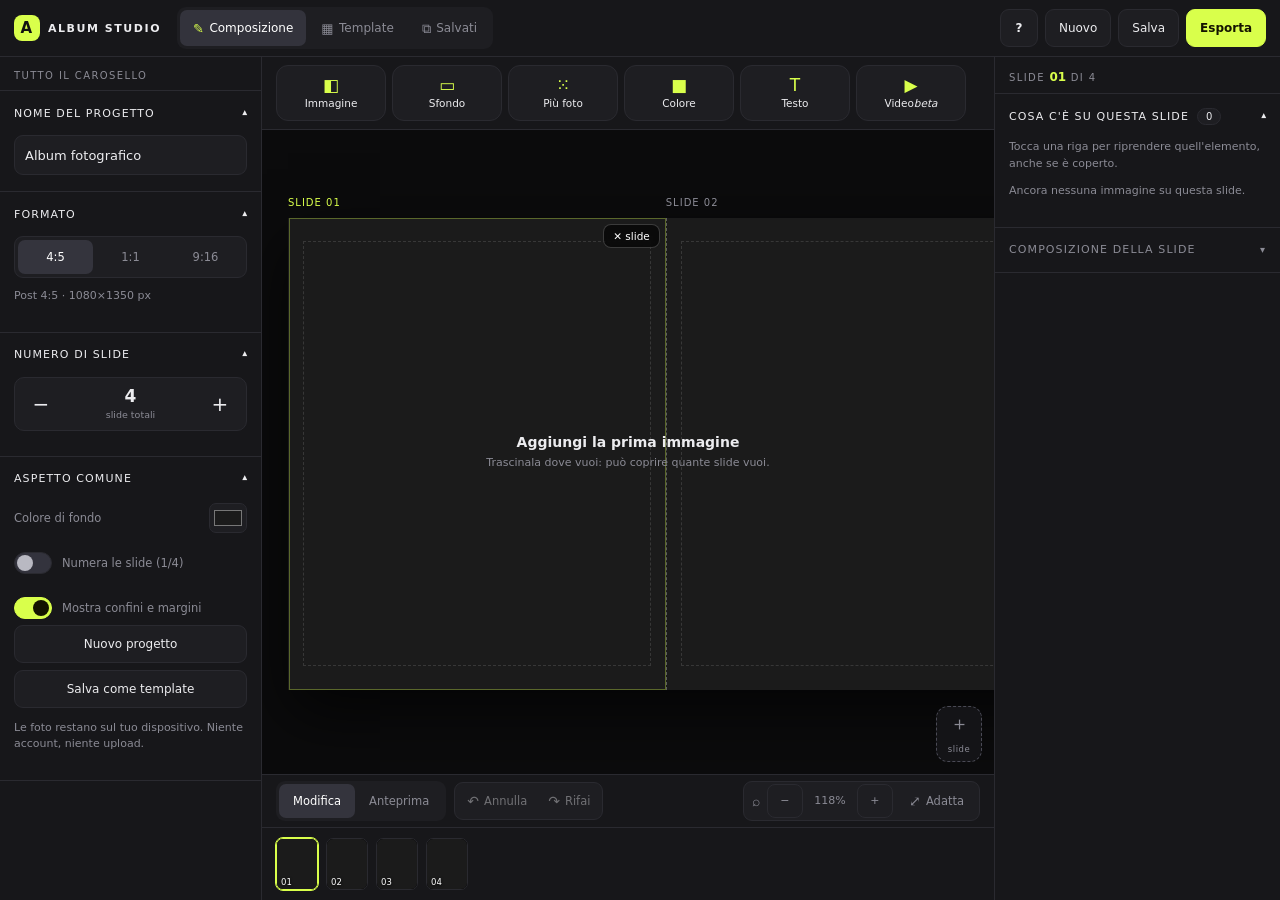
==== commit 07db6b1b: "Anteprima video: parte davvero, e i fotogrammi non sono piu neri Tre difetti distinti.  - il player " ====
--- a/index.html
+++ b/index.html
@@ -109,7 +109,7 @@
               <div id="video-controls" class="hidden">
                 <p class="note" id="video-note"></p>
                 <div class="clip-stage">
-                  <video id="video-preview" muted playsinline preload="metadata"></video>
+                  <video id="video-preview" muted playsinline preload="auto"></video>
                   <span class="clip-time" id="video-now">0s</span>
                 </div>
                 <button class="btn wide" id="video-play">▶ Riproduci questo tratto</button>
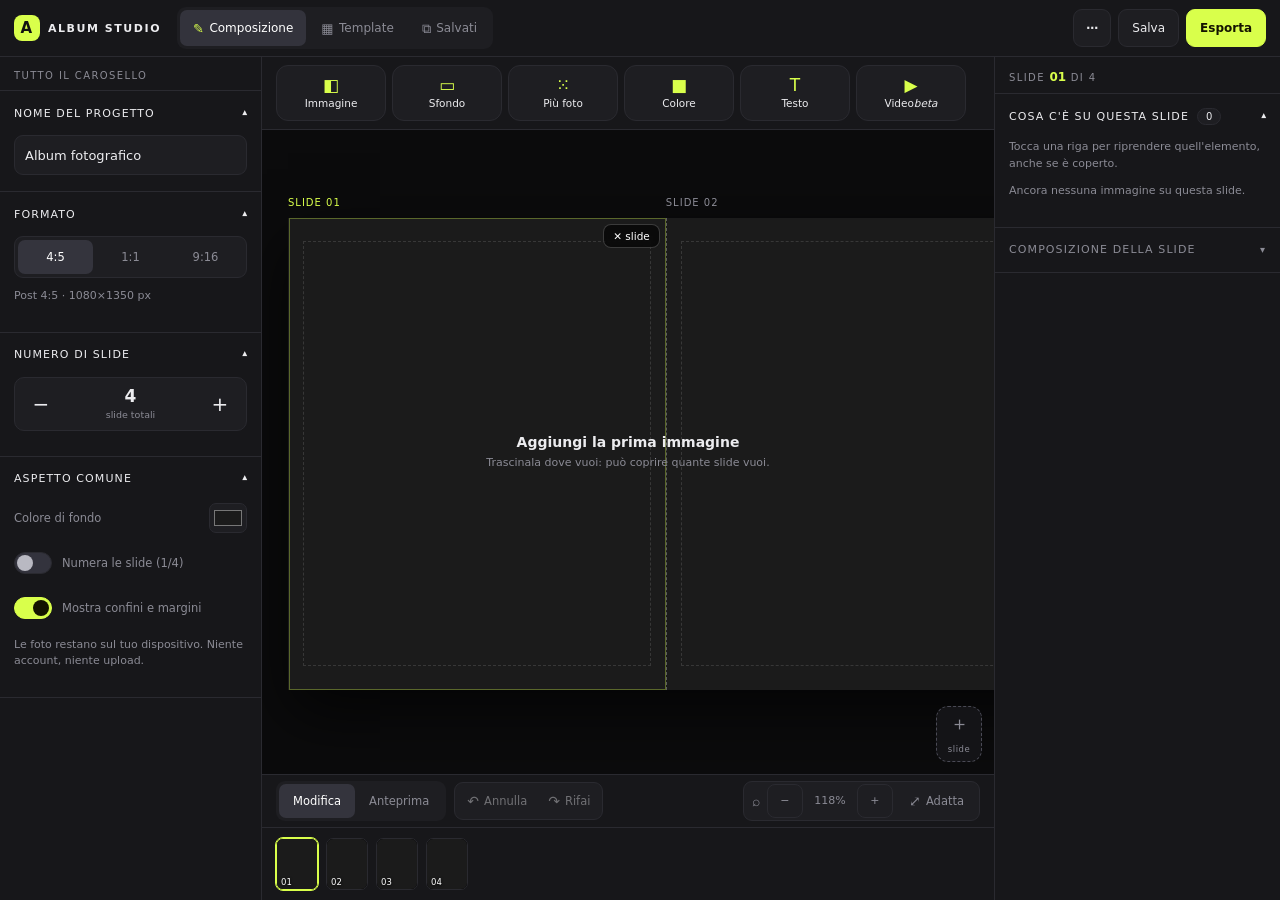
==== commit bd145162: "Menu ⋯ in topbar: nuovo progetto, salva come template, aiuto" ====
--- a/index.html
+++ b/index.html
@@ -4,6 +4,11 @@
   <meta charset="UTF-8" />
   <meta name="viewport" content="width=device-width, initial-scale=1.0, viewport-fit=cover" />
   <meta name="theme-color" content="#0f0f10" />
+  <!-- iOS reads these, not the manifest, when the app is added to the home screen -->
+  <meta name="apple-mobile-web-app-capable" content="yes" />
+  <meta name="apple-mobile-web-app-status-bar-style" content="black-translucent" />
+  <meta name="apple-mobile-web-app-title" content="Album Studio" />
+  <meta name="mobile-web-app-capable" content="yes" />
   <title>Album Studio — caroselli fotografici locali</title>
   <link rel="stylesheet" href="styles.css" />
 </head>
@@ -17,8 +22,7 @@
         <button class="tab" data-panel="projects" title="I caroselli che hai salvato su questo dispositivo"><span class="tab-ico">⧉</span><span class="tab-text">Salvati</span></button>
       </nav>
       <div class="top-actions">
-        <button class="btn icon" id="help-open" title="Come funziona">?</button>
-        <button class="btn" id="new-project" title="Comincia un carosello da zero">Nuovo</button>
+        <button class="btn icon" id="more-open" title="Altro: nuovo progetto, template, aiuto" aria-haspopup="menu">⋯</button>
         <button class="btn" id="save-project" title="Salva il progetto su questo dispositivo">Salva</button>
         <button class="btn primary" id="export-open" title="Genera le slide pronte da pubblicare">Esporta</button>
       </div>
@@ -110,16 +114,23 @@
                 <p class="note" id="video-note"></p>
                 <div class="clip-stage">
                   <video id="video-preview" muted playsinline preload="auto"></video>
+                  <span class="clip-tint"></span>
                   <span class="clip-time" id="video-now">0s</span>
                 </div>
                 <button class="btn wide" id="video-play">▶ Riproduci questo tratto</button>
-                <label class="range-label">Inizia da <output id="video-start-value">0s</output></label>
-                <input id="video-start" type="range" min="0" max="100" step="0.1" value="0" title="Da quale punto del video parte la slide">
-                <label class="range-label">Durata <output id="video-clip-value">0s</output></label>
-                <input id="video-clip" type="range" min="1" max="30" step="0.5" value="30" title="Massimo 30 secondi per slide">
-                <div class="clip-ends">
-                  <figure><img id="video-thumb-start" alt=""><figcaption>inizio <b id="video-at-start">0s</b></figcaption></figure>
-                  <figure><img id="video-thumb-end" alt=""><figcaption>fine <b id="video-at-end">0s</b></figcaption></figure>
+                <div class="clip-row">
+                  <span class="clip-field">
+                    <label class="range-label">Inizia da <output id="video-start-value">0s</output></label>
+                    <input id="video-start" type="range" min="0" max="100" step="0.1" value="0" title="Da quale punto del video parte la slide">
+                  </span>
+                  <img id="video-thumb-start" class="clip-chip" alt="" title="Fotogramma di inizio">
+                </div>
+                <div class="clip-row">
+                  <span class="clip-field">
+                    <label class="range-label">Durata <output id="video-clip-value">0s</output></label>
+                    <input id="video-clip" type="range" min="1" max="30" step="0.5" value="30" title="Massimo 30 secondi per slide">
+                  </span>
+                  <img id="video-thumb-end" class="clip-chip" alt="" title="Fotogramma di fine">
                 </div>
                 <label class="check"><input id="video-audio" type="checkbox" checked> <span id="video-audio-label">Includi l'audio</span></label>
                 <button class="btn wide" id="video-cover">Usa il fotogramma iniziale come copertina</button>
@@ -354,8 +365,6 @@
               <div class="field"><span>Colore di fondo</span><input id="bg-color" type="color" value="#1b1b1b" title="Si vede dove non ci sono foto"></div>
               <label class="check" title="Aggiunge 1/4, 2/4… in basso a ogni slide, anche nell'export"><input id="show-numbers" type="checkbox"> Numera le slide (1/4)</label>
               <label class="check" title="Mostra i confini tra slide e il margine di sicurezza"><input id="show-guides" type="checkbox" checked> Mostra confini e margini</label>
-              <button class="btn wide" id="new-project-panel" title="Comincia un carosello da zero">Nuovo progetto</button>
-              <button class="btn wide" id="save-template" title="Salva la composizione come template riutilizzabile: tiene le forme, non le foto">Salva come template</button>
               <p class="note" style="margin-top:12px">Le foto restano sul tuo dispositivo. Niente account, niente upload.</p>
             </div>
           </details>
@@ -385,6 +394,12 @@
   </div>
 
   <div id="toast" class="toast" role="status"></div>
+
+  <div id="more-menu" class="context-menu hidden" role="menu">
+    <button id="new-project" title="Comincia un carosello da zero">Nuovo progetto</button>
+    <button id="save-template" title="Salva la composizione come template riutilizzabile: tiene le forme, non le foto">Salva come template</button>
+    <button id="help-open">Come funziona</button>
+  </div>
 
   <div id="context-menu" class="context-menu hidden" role="menu">
     <button data-act="replace">Sostituisci immagine</button>
@@ -485,7 +500,8 @@
     <button id="share-pngs" class="btn primary wide hidden">Condividi / salva nelle foto</button>
     <button id="download-pngs" class="btn wide">Scarica tutte le slide</button>
     <button id="download-panorama" class="btn wide" title="Un'unica immagine con tutte le slide affiancate: serve per controllare che i passaggi siano continui">Scarica la striscia intera (una immagine)</button>
-    <button id="download-project" class="btn wide">Scarica backup del progetto</button>
+    <button id="download-project" class="btn wide" title="Il file contiene anche le foto: su iPhone si apre il foglio di condivisione, scegli “Salva su File”">Backup del progetto (con le foto)</button>
+    <p class="note" id="backup-note">Su iPhone il salvataggio passa dal foglio di condivisione: scegli “Salva su File”. Per rimetterlo su un altro dispositivo apri l’app e usa “Apri un backup JSON” nella scheda Salvati.</p>
     <button id="close-export" class="btn wide ghost">Chiudi</button>
   </dialog>
 
--- a/styles.css
+++ b/styles.css
@@ -216,14 +216,22 @@
 .item.is-empty .item-box{border-style:dashed!important;border-color:#ffffff5c!important;background:#ffffff0a}
 .item video{position:absolute;inset:0;width:100%;height:100%;object-fit:cover;pointer-events:none;display:block}
 /* the only <video> in the app: keeping playback here is what stopped the workspace from stalling */
-.clip-stage{position:relative;margin-bottom:8px;border-radius:10px;overflow:hidden;background:#000;border:1px solid var(--line)}
-.clip-stage video{display:block;width:100%;max-height:210px;object-fit:contain;background:#000}
+/* Fixed height: giving this box the shape of the selected frame made it grow to the height of the
+   panel whenever the frame was tall and narrow. The crop, zoom and look are what matter here — the
+   shape of the frame is visible in the workspace. */
+.clip-stage{position:relative;height:180px;margin-bottom:8px;border-radius:10px;overflow:hidden;
+  background:#0b0b0c;border:1px solid var(--line);display:flex;align-items:center;justify-content:center}
+/* contain keeps the clip's own proportions inside the box — height:100%+width:auto did not, because
+   max-width clipped the width without recomputing the height, and the picture came out squashed */
+.clip-stage video{display:block;width:100%;height:100%;object-fit:contain;background:#000}
+.clip-tint{position:absolute;pointer-events:none}   /* size and place come from the clip itself */
+.clip-stage.grainy .clip-tint::after{content:'';position:absolute;inset:0;opacity:calc(var(--grain, 0) * .55);mix-blend-mode:overlay;background-repeat:repeat;background-size:128px 128px;background-image:url("data:image/svg+xml;utf8,<svg xmlns='http://www.w3.org/2000/svg' width='128' height='128'><filter id='n'><feTurbulence type='fractalNoise' baseFrequency='.9' numOctaves='2'/></filter><rect width='128' height='128' filter='url(%23n)' opacity='.5'/></svg>")}
 .clip-time{position:absolute;right:6px;bottom:6px;background:#000000b8;color:#fff;font-size:10px;padding:2px 7px;border-radius:20px;font-variant-numeric:tabular-nums}
-.clip-ends{display:grid;grid-template-columns:1fr 1fr;gap:8px;margin:10px 0}
-.clip-ends figure{margin:0}
-.clip-ends img{width:100%;aspect-ratio:1/1;object-fit:cover;border-radius:8px;background:#111;display:block;border:1px solid var(--line)}
-.clip-ends figcaption{font-size:9.5px;color:var(--muted);margin-top:4px;text-align:center}
-.clip-ends b{color:var(--text)}
+/* the end frames are just a "where am I" cue, so they ride next to their slider instead of taking
+   a whole row of height each */
+.clip-row{display:flex;align-items:flex-end;gap:8px}
+.clip-field{flex:1;min-width:0}
+.clip-chip{flex:0 0 auto;width:38px;height:38px;object-fit:cover;border-radius:7px;background:#111;border:1px solid var(--line);margin-bottom:2px}
 .video-mark.playing{background:var(--accent);color:#111}
 .video-mark{position:absolute;left:5px;bottom:5px;z-index:3;background:#000000b8;color:#fff;font-size:9.5px;
   padding:3px 7px;border-radius:20px;pointer-events:none;white-space:nowrap}
@@ -383,7 +391,6 @@
   .top-actions{gap:5px}
   .topbar .btn{min-height:36px;padding:8px 10px;font-size:11.5px}
   .topbar .btn.icon{width:32px}
-  #new-project{display:none}          /* lives in the carousel panel on a phone */
 
   /* The tools scroll sideways instead of wrapping: this is what stopped the page from overflowing. */
   .add-bar{padding:7px 0 7px 10px;gap:0}
@@ -401,6 +408,7 @@
   .view-bar .zoomer{gap:3px}
   .view-bar .zoomer button{min-width:30px;height:30px}
   .view-bar .zoomer output{min-width:34px;font-size:10px}
+  .clip-stage{height:132px}       /* space is the scarce thing on a phone */
   .view-bar .lbl{display:none}
   #zoom-fit{padding:0;width:30px}
   .dialog{width:min(420px,94vw);max-width:100vw;padding:18px}
